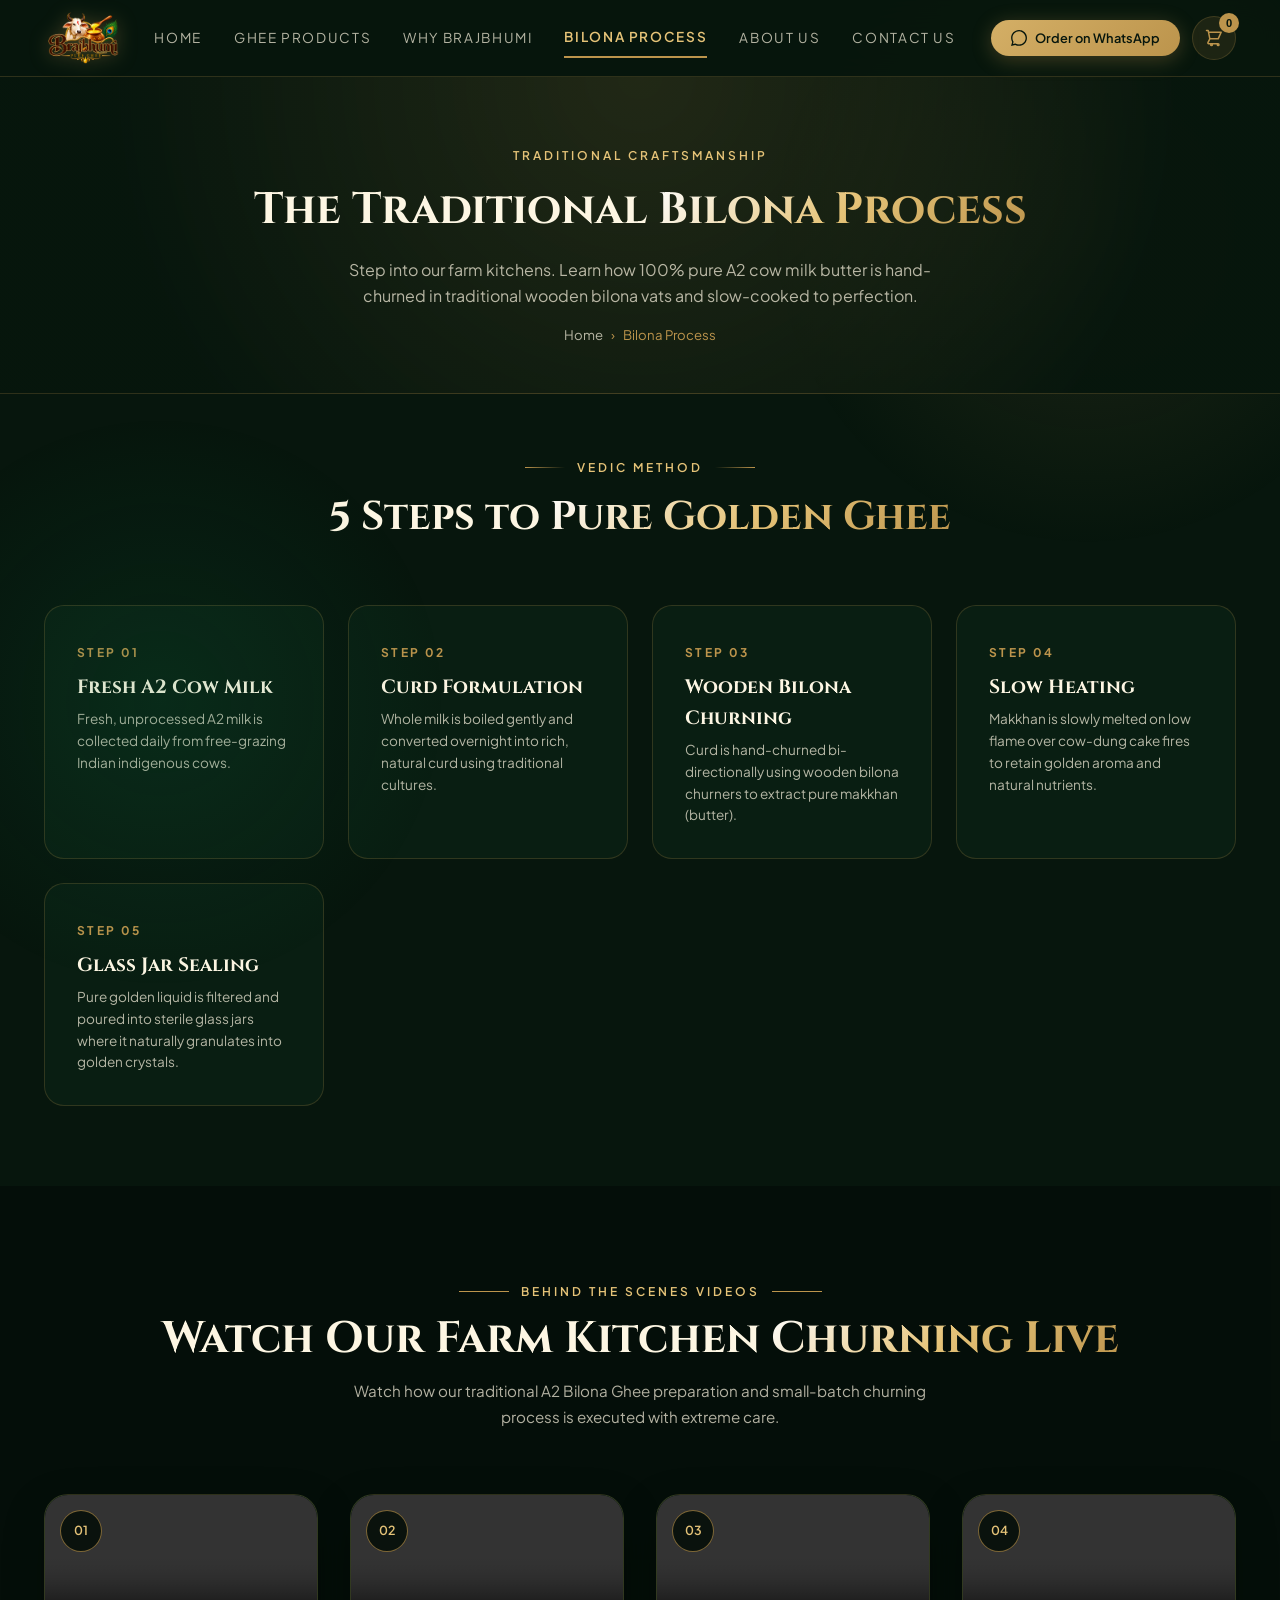
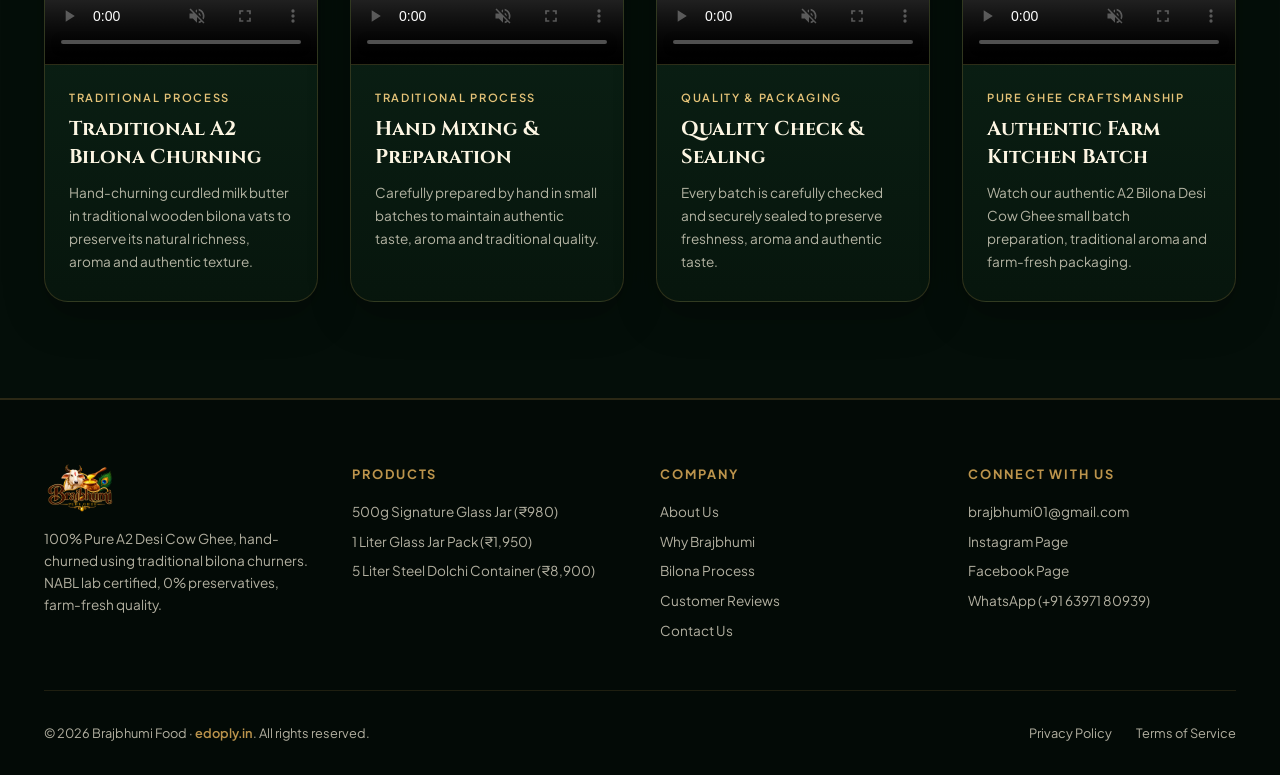
==== manufacturing.html @ 3635bc75 "Convert website to 6-page dedicated structure with updated navigation and content" ====
<!DOCTYPE html>
<html lang="en">

<head>
  <meta charset="UTF-8" />
  <meta name="viewport" content="width=device-width, initial-scale=1.0" />
  <title>Bilona Process & Manufacturing · Brajbhumi Pure A2 Desi Cow Ghee</title>
  <meta name="description"
    content="Watch how Brajbhumi 100% Pure A2 Desi Cow Ghee is made using the traditional 5-step Vedic Bilona method. Hand-churned in wooden vats, small batches, and 0% preservatives." />
  <meta name="keywords" content="bilona ghee manufacturing, traditional bilona process, wooden churner ghee, A2 cow ghee video, authentic bilona ghee video" />

  <!-- Open Graph Meta Tags -->
  <meta property="og:title" content="Bilona Process & Manufacturing · Brajbhumi Ghee" />
  <meta property="og:description"
    content="Traditional 5-step Vedic bilona method. Watch behind-the-scenes preparation videos of pure A2 Desi Cow Ghee." />
  <meta property="og:type" content="website" />

  <!-- Stylesheet -->
  <link rel="stylesheet" href="styles.css" />
</head>

<body>

  <!-- Ambient Background Glow Effects -->
  <div class="bg-glow-top"></div>
  <div class="bg-glow-bottom"></div>

  <!-- Sticky Header Navigation -->
  <header class="sticky-header">
    <div class="container-x"
      style="display: flex; align-items: center; justify-content: space-between; padding-top: 0.75rem; padding-bottom: 0.75rem;">
      <a href="index.html" style="display: flex; align-items: center; gap: 0.75rem; text-decoration: none;">
        <img src="image/logo.png?v=2" alt="Brajbhumi Logo"
          style="height: 52px; width: auto; object-fit: contain; filter: drop-shadow(0 2px 10px rgba(188,148,76,0.35));" />
      </a>

      <!-- Desktop Links -->
      <nav class="nav-links hidden-mobile">
        <a href="index.html" class="nav-link">Home</a>
        <a href="products.html" class="nav-link">Ghee Products</a>
        <a href="why.html" class="nav-link">Why Brajbhumi</a>
        <a href="manufacturing.html" class="nav-link active">Bilona Process</a>
        <a href="about.html" class="nav-link">About Us</a>
        <a href="contact.html" class="nav-link">Contact Us</a>
      </nav>

      <!-- Header CTAs & Cart Icon -->
      <div style="display: flex; align-items: center; gap: 0.75rem;">
        <a href="https://wa.me/916397180939?text=Hi%20Brajbhumi%2C%20I&#x27;d%20like%20to%20order%20pure%20bilona%20ghee"
          target="_blank" rel="noreferrer" class="btn-gold hidden-mobile"
          style="padding: 0.5rem 1.25rem; font-size: 0.8rem;">
          <svg viewBox="0 0 24 24" style="width: 16px; height: 16px; fill: currentColor;">
            <path
              d="M.057 24l1.687-6.163c-1.041-1.804-1.588-3.849-1.587-5.946.003-6.556 5.338-11.891 11.893-11.893 3.181.001 6.167 1.24 8.413 3.488 2.245 2.248 3.481 5.236 3.48 8.414-.003 6.557-5.338 11.892-11.893 11.892-1.99-.001-3.951-.5-5.688-1.448l-6.305 1.654zm6.597-3.807c1.676.995 3.276 1.591 5.392 1.592 5.448 0 9.886-4.434 9.889-9.885.002-5.462-4.415-9.89-9.881-9.892-5.452 0-9.887 4.434-9.889 9.884-.001 2.225.651 3.891 1.746 5.634l-0.999 3.648 3.742-.981z" />
          </svg>
          Order on WhatsApp
        </a>

        <!-- Cart Button Drawer Trigger -->
        <button onclick="toggleCart()" aria-label="Open Cart Drawer"
          style="position: relative; background: rgba(188,148,76,0.12); border: 1px solid var(--color-green-border); width: 44px; height: 44px; border-radius: 50%; display: flex; align-items: center; justify-content: center; cursor: pointer; color: var(--color-gold); transition: var(--transition-smooth);">
          <svg viewBox="0 0 24 24"
            style="width: 20px; height: 20px; fill: none; stroke: currentColor; stroke-width: 1.8; stroke-linecap: round; stroke-linejoin: round;">
            <path
              d="M3 3h2l.4 2M7 13h10l3.6-8H5.4M7 13L5.4 5M7 13l-2.3 4.6A1 1 0 005.6 19H17M9 21a1 1 0 100-2 1 1 0 000 2zm8 0a1 1 0 100-2 1 1 0 000 2z">
            </path>
          </svg>
          <span id="cart-badge"
            style="position: absolute; top: -4px; right: -4px; background: var(--color-gold); color: #07160d; font-size: 0.7rem; font-weight: 700; width: 20px; height: 20px; border-radius: 50%; display: flex; align-items: center; justify-content: center;">0</span>
        </button>

        <!-- Mobile Hamburger Menu Button -->
        <button id="mobile-menu-btn" onclick="toggleMobileMenu()" class="mobile-toggle-btn"
          aria-label="Toggle Navigation Menu">
          <svg viewBox="0 0 24 24"
            style="width: 22px; height: 22px; fill: none; stroke: currentColor; stroke-width: 2.2; stroke-linecap: round; stroke-linejoin: round;">
            <line x1="3" y1="6" x2="21" y2="6"></line>
            <line x1="3" y1="12" x2="21" y2="12"></line>
            <line x1="3" y1="18" x2="21" y2="18"></line>
          </svg>
        </button>
      </div>
    </div>

    <!-- Mobile Navigation Drawer -->
    <div id="mobile-menu" class="mobile-menu-drawer">
      <a href="index.html" onclick="toggleMobileMenu()" class="mobile-nav-link">Home</a>
      <a href="products.html" onclick="toggleMobileMenu()" class="mobile-nav-link">Ghee Products</a>
      <a href="why.html" onclick="toggleMobileMenu()" class="mobile-nav-link">Why Brajbhumi</a>
      <a href="manufacturing.html" onclick="toggleMobileMenu()" class="mobile-nav-link active">Bilona Process</a>
      <a href="about.html" onclick="toggleMobileMenu()" class="mobile-nav-link">About Us</a>
      <a href="contact.html" onclick="toggleMobileMenu()" class="mobile-nav-link">Contact Us</a>
    </div>
  </header>

  <main>
    <!-- Page Hero Banner -->
    <div class="page-hero-banner">
      <div class="container-x">
        <span class="eyebrow">Traditional Craftsmanship</span>
        <h1 class="page-hero-title">The Traditional <span class="text-shimmer">Bilona Process</span></h1>
        <p class="page-hero-desc">
          Step into our farm kitchens. Learn how 100% pure A2 cow milk butter is hand-churned in traditional wooden bilona vats and slow-cooked to perfection.
        </p>
        <div class="breadcrumb-nav">
          <a href="index.html">Home</a>
          <span>›</span>
          <span>Bilona Process</span>
        </div>
      </div>
    </div>

    <!-- 5-Step Bilona Process Section -->
    <section style="padding: 4rem 0 5rem 0;">
      <div class="container-x">
        <div style="text-align: center; margin-bottom: 3.5rem;">
          <div
            style="display: flex; align-items: center; justify-content: center; gap: 0.75rem; margin-bottom: 0.5rem;">
            <span class="gold-line"></span>
            <span class="eyebrow">Vedic Method</span>
            <span class="gold-line" style="transform: rotate(180deg);"></span>
          </div>
          <h2 class="font-display" style="font-size: 2.5rem; color: var(--color-cream);">
            5 Steps to <span class="text-shimmer">Pure Golden Ghee</span>
          </h2>
        </div>

        <div style="display: grid; grid-template-columns: repeat(auto-fit, minmax(260px, 1fr)); gap: 1.5rem;">
          <!-- Step 1 -->
          <div class="feature-card">
            <span style="font-size: 0.75rem; font-weight: 700; letter-spacing: 0.2em; color: var(--color-gold); text-transform: uppercase;">Step 01</span>
            <h3 class="font-display" style="font-size: 1.2rem; color: var(--color-cream); margin: 0.5rem 0 0.35rem 0;">Fresh A2 Cow Milk</h3>
            <p style="font-size: 0.85rem; color: var(--color-cream-muted);">Fresh, unprocessed A2 milk is collected daily from free-grazing Indian indigenous cows.</p>
          </div>

          <!-- Step 2 -->
          <div class="feature-card">
            <span style="font-size: 0.75rem; font-weight: 700; letter-spacing: 0.2em; color: var(--color-gold); text-transform: uppercase;">Step 02</span>
            <h3 class="font-display" style="font-size: 1.2rem; color: var(--color-cream); margin: 0.5rem 0 0.35rem 0;">Curd Formulation</h3>
            <p style="font-size: 0.85rem; color: var(--color-cream-muted);">Whole milk is boiled gently and converted overnight into rich, natural curd using traditional cultures.</p>
          </div>

          <!-- Step 3 -->
          <div class="feature-card">
            <span style="font-size: 0.75rem; font-weight: 700; letter-spacing: 0.2em; color: var(--color-gold); text-transform: uppercase;">Step 03</span>
            <h3 class="font-display" style="font-size: 1.2rem; color: var(--color-cream); margin: 0.5rem 0 0.35rem 0;">Wooden Bilona Churning</h3>
            <p style="font-size: 0.85rem; color: var(--color-cream-muted);">Curd is hand-churned bi-directionally using wooden bilona churners to extract pure makkhan (butter).</p>
          </div>

          <!-- Step 4 -->
          <div class="feature-card">
            <span style="font-size: 0.75rem; font-weight: 700; letter-spacing: 0.2em; color: var(--color-gold); text-transform: uppercase;">Step 04</span>
            <h3 class="font-display" style="font-size: 1.2rem; color: var(--color-cream); margin: 0.5rem 0 0.35rem 0;">Slow Heating</h3>
            <p style="font-size: 0.85rem; color: var(--color-cream-muted);">Makkhan is slowly melted on low flame over cow-dung cake fires to retain golden aroma and natural nutrients.</p>
          </div>

          <!-- Step 5 -->
          <div class="feature-card">
            <span style="font-size: 0.75rem; font-weight: 700; letter-spacing: 0.2em; color: var(--color-gold); text-transform: uppercase;">Step 05</span>
            <h3 class="font-display" style="font-size: 1.2rem; color: var(--color-cream); margin: 0.5rem 0 0.35rem 0;">Glass Jar Sealing</h3>
            <p style="font-size: 0.85rem; color: var(--color-cream-muted);">Pure golden liquid is filtered and poured into sterile glass jars where it naturally granulates into golden crystals.</p>
          </div>
        </div>
      </div>
    </section>

    <!-- Manufacturing & Process Videos Section -->
    <section id="manufacturing" class="manufacturing-section">
      <div class="container-x">
        <div class="manufacturing-heading">
          <div class="heading-label">
            <span class="gold-line"></span>
            <span class="eyebrow">Behind The Scenes Videos</span>
            <span class="gold-line"></span>
          </div>
          <h2 class="font-display">
            Watch Our Farm Kitchen <span class="text-shimmer">Churning Live</span>
          </h2>
          <p>
            Watch how our traditional A2 Bilona Ghee preparation and small-batch churning process is executed with extreme care.
          </p>
        </div>

        <div class="manufacturing-grid">
          <div class="mfg-video-card">
            <div class="mfg-video-wrapper">
              <video controls playsinline preload="metadata" class="mfg-video-player">
                <source src="videos/1.mp4" type="video/mp4">
              </video>
              <div class="video-number">01</div>
            </div>
            <div class="mfg-card-content">
              <span class="mfg-card-label">Traditional Process</span>
              <h3 class="font-display">Traditional A2 Bilona Churning</h3>
              <p>
                Hand-churning curdled milk butter in traditional wooden bilona vats to preserve its natural richness, aroma and authentic texture.
              </p>
            </div>
          </div>

          <div class="mfg-video-card">
            <div class="mfg-video-wrapper">
              <video controls playsinline preload="metadata" class="mfg-video-player">
                <source src="videos/2.mp4" type="video/mp4">
              </video>
              <div class="video-number">02</div>
            </div>
            <div class="mfg-card-content">
              <span class="mfg-card-label">Traditional Process</span>
              <h3 class="font-display">Hand Mixing & Preparation</h3>
              <p>
                Carefully prepared by hand in small batches to maintain authentic taste, aroma and traditional quality.
              </p>
            </div>
          </div>

          <div class="mfg-video-card">
            <div class="mfg-video-wrapper">
              <video controls playsinline preload="metadata" class="mfg-video-player">
                <source src="videos/3.mp4" type="video/mp4">
              </video>
              <div class="video-number">03</div>
            </div>
            <div class="mfg-card-content">
              <span class="mfg-card-label">Quality & Packaging</span>
              <h3 class="font-display">Quality Check & Sealing</h3>
              <p>
                Every batch is carefully checked and securely sealed to preserve freshness, aroma and authentic taste.
              </p>
            </div>
          </div>

          <div class="mfg-video-card">
            <div class="mfg-video-wrapper">
              <video controls playsinline preload="metadata" class="mfg-video-player">
                <source src="videos/4.mp4" type="video/mp4">
              </video>
              <div class="video-number">04</div>
            </div>
            <div class="mfg-card-content">
              <span class="mfg-card-label">Pure Ghee Craftsmanship</span>
              <h3 class="font-display">Authentic Farm Kitchen Batch</h3>
              <p>
                Watch our authentic A2 Bilona Desi Cow Ghee small batch preparation, traditional aroma and farm-fresh packaging.
              </p>
            </div>
          </div>
        </div>
      </div>
    </section>
  </main>

  <!-- Footer -->
  <footer
    style="background: #030a06; border-top: 2px solid var(--color-green-border); padding: 4rem 0 2rem 0; color: var(--color-cream-muted);">
    <div class="container-x">
      <div
        style="display: grid; grid-template-columns: repeat(auto-fit, minmax(200px, 1fr)); gap: 2.5rem; margin-bottom: 3rem;">
        <div>
          <div style="display: flex; align-items: center; gap: 0.75rem; margin-bottom: 1rem;">
            <img src="image/logo.png?v=2" alt="Brajbhumi Logo"
              style="height: 48px; width: auto; object-fit: contain;" />
          </div>
          <p style="font-size: 0.85rem; color: var(--color-cream-muted); line-height: 1.6; margin-bottom: 1.25rem;">
            100% Pure A2 Desi Cow Ghee, hand-churned using traditional bilona churners. NABL lab certified, 0%
            preservatives, farm-fresh quality.
          </p>
        </div>

        <div>
          <h4
            style="font-size: 0.8rem; text-transform: uppercase; color: var(--color-gold); letter-spacing: 0.15em; margin-bottom: 1rem;">
            Products</h4>
          <ul style="list-style: none; display: flex; flex-direction: column; gap: 0.5rem; font-size: 0.85rem;">
            <li><a href="products.html" style="color: var(--color-cream-muted); text-decoration: none;">500g Signature Glass Jar (₹980)</a></li>
            <li><a href="products.html" style="color: var(--color-cream-muted); text-decoration: none;">1 Liter Glass Jar Pack (₹1,950)</a></li>
            <li><a href="products.html" style="color: var(--color-cream-muted); text-decoration: none;">5 Liter Steel Dolchi Container (₹8,900)</a></li>
          </ul>
        </div>

        <div>
          <h4
            style="font-size: 0.8rem; text-transform: uppercase; color: var(--color-gold); letter-spacing: 0.15em; margin-bottom: 1rem;">
            Company</h4>
          <ul style="list-style: none; display: flex; flex-direction: column; gap: 0.5rem; font-size: 0.85rem;">
            <li><a href="about.html" style="color: var(--color-cream-muted); text-decoration: none;">About Us</a></li>
            <li><a href="why.html" style="color: var(--color-cream-muted); text-decoration: none;">Why Brajbhumi</a></li>
            <li><a href="manufacturing.html" style="color: var(--color-cream-muted); text-decoration: none;">Bilona Process</a></li>
            <li><a href="testimonials.html" style="color: var(--color-cream-muted); text-decoration: none;">Customer Reviews</a></li>
            <li><a href="contact.html" style="color: var(--color-cream-muted); text-decoration: none;">Contact Us</a></li>
          </ul>
        </div>

        <div>
          <h4
            style="font-size: 0.8rem; text-transform: uppercase; color: var(--color-gold); letter-spacing: 0.15em; margin-bottom: 1rem;">
            Connect With Us</h4>
          <ul style="list-style: none; display: flex; flex-direction: column; gap: 0.5rem; font-size: 0.85rem;">
            <li><a href="mailto:brajbhumi01@gmail.com"
                style="color: var(--color-cream-muted); text-decoration: none;">brajbhumi01@gmail.com</a></li>
            <li><a href="https://www.instagram.com/reel/Db8kMJYzEVj/?igsh=MWNkcnoxaXYwazk5NA==" target="_blank"
                rel="noreferrer" style="color: var(--color-cream-muted); text-decoration: none;">Instagram Page</a></li>
            <li><a href="https://www.facebook.com/share/p/19TwKjG8up/" target="_blank" rel="noreferrer"
                style="color: var(--color-cream-muted); text-decoration: none;">Facebook Page</a></li>
            <li><a href="https://wa.me/916397180939" target="_blank" rel="noreferrer"
                style="color: var(--color-cream-muted); text-decoration: none;">WhatsApp (+91 63971 80939)</a></li>
          </ul>
        </div>
      </div>

      <div
        style="border-top: 1px solid rgba(188,148,76,0.15); padding-top: 2rem; display: flex; justify-content: space-between; align-items: center; flex-wrap: wrap; gap: 1rem; font-size: 0.8rem;">
        <span>© 2026 Brajbhumi Food · <a href="https://edoply.in" target="_blank" rel="noreferrer" style="color: var(--color-gold); text-decoration: none; font-weight: 600;">edoply.in</a>. All rights reserved.</span>
        <div style="display: flex; gap: 1.5rem;">
          <a href="#" style="color: var(--color-cream-muted); text-decoration: none;">Privacy Policy</a>
          <a href="#" style="color: var(--color-cream-muted); text-decoration: none;">Terms of Service</a>
        </div>
      </div>
    </div>
  </footer>

  <!-- Shopping Cart Slide-over Drawer -->
  <div id="cart-overlay" class="cart-drawer-overlay">
    <div class="cart-drawer">
      <div class="cart-header">
        <h3 class="font-display" style="font-size: 1.25rem; color: var(--color-cream);">Your Cart</h3>
        <button onclick="toggleCart()"
          style="background: none; border: none; color: var(--color-cream); font-size: 1.5rem; cursor: pointer;">✕</button>
      </div>

      <div id="cart-items-container" class="cart-body"></div>

      <div class="cart-footer">
        <div id="cart-coupon-section"
          style="border-bottom: 1px solid var(--color-green-border); padding-bottom: 0.75rem; margin-bottom: 0.75rem;"></div>

        <div id="cart-summary-section" style="margin-bottom: 1rem;">
          <div style="display: flex; justify-content: space-between; align-items: center; margin-bottom: 0.35rem;">
            <span style="font-size: 0.85rem; color: var(--color-cream-muted);">Subtotal:</span>
            <span id="cart-subtotal" style="font-size: 1rem; font-weight: 600; color: var(--color-cream);">₹0</span>
          </div>
          <div id="cart-discount-row"
            style="display: none; justify-content: space-between; align-items: center; margin-bottom: 0.35rem; color: #4ade80;">
            <span style="font-size: 0.85rem;">Coupon Discount:</span>
            <span id="cart-discount-val" style="font-size: 1rem; font-weight: 600;">-₹0</span>
          </div>
          <div
            style="display: flex; justify-content: space-between; align-items: center; border-top: 1px dashed rgba(188,148,76,0.3); padding-top: 0.5rem; margin-top: 0.5rem;">
            <span style="font-family: var(--font-heading); color: var(--color-cream); font-weight: 700;">Total Payable:</span>
            <span id="cart-final-total"
              style="font-size: 1.35rem; font-weight: 700; color: var(--color-gold-light);">₹0</span>
          </div>
        </div>

        <button onclick="checkoutWhatsApp()" class="btn-gold" style="width: 100%; padding: 0.85rem; font-size: 0.95rem;">
          Checkout on WhatsApp
        </button>
      </div>
    </div>
  </div>

  <!-- JavaScript Script -->
  <script src="app.js"></script>
</body>

</html>
---- styles.css ----
/* ==========================================================================
   BRAJBHUMI GHEE & OILS
   LUXURY DESIGN SYSTEM
   ========================================================================== */

@import url('https://fonts.googleapis.com/css2?family=Cinzel:wght@400;600;700;800&family=Plus+Jakarta+Sans:wght@300;400;500;600;700&display=swap');


/* ==========================================================================
   ROOT VARIABLES
   ========================================================================== */

:root {
  --color-bg-dark: #07160d;
  --color-bg-card: rgba(13, 39, 25, 0.65);
  --color-bg-card-hover: rgba(18, 52, 33, 0.85);

  --color-gold: #bc944c;
  --color-gold-light: #e5c378;
  --color-gold-soft: #f3deb6;
  --color-gold-glow: rgba(188, 148, 76, 0.35);

  --color-cream: #fdf6e3;
  --color-cream-muted: rgba(253, 246, 227, 0.7);
  --color-cream-dark: #e8dbbe;

  --color-green-deep: #040d08;
  --color-green-border: rgba(188, 148, 76, 0.22);

  --font-heading: 'Cinzel', serif;
  --font-body: 'Plus Jakarta Sans', sans-serif;

  --transition-smooth: all 0.35s cubic-bezier(0.16, 1, 0.3, 1);
}


/* ==========================================================================
   RESET
   ========================================================================== */

*,
*::before,
*::after {
  box-sizing: border-box;
  margin: 0;
  padding: 0;
}


html {
  scroll-behavior: smooth;
  font-family: var(--font-body);
  background-color: var(--color-bg-dark);
  color: var(--color-cream);
  overflow-x: hidden;
  -webkit-text-size-adjust: 100%;
}


body {
  background-color: var(--color-bg-dark);
  color: var(--color-cream);
  line-height: 1.6;
  position: relative;
  min-height: 100vh;
  min-height: 100dvh;
  -webkit-tap-highlight-color: transparent;
  -webkit-font-smoothing: antialiased;
}


/* ==========================================================================
   BACKGROUND GLOWS
   ========================================================================== */

.bg-glow-top {
  position: fixed;
  top: -10%;
  right: -10%;

  width: 50vw;
  height: 50vw;

  background:
    radial-gradient(circle,
      rgba(188, 148, 76, 0.12) 0%,
      transparent 70%);

  pointer-events: none;
  z-index: 0;
}


.bg-glow-bottom {
  position: fixed;
  bottom: -10%;
  left: -10%;

  width: 45vw;
  height: 45vw;

  background:
    radial-gradient(circle,
      rgba(9, 117, 69, 0.15) 0%,
      transparent 70%);

  pointer-events: none;
  z-index: 0;
}


/* ==========================================================================
   TYPOGRAPHY
   ========================================================================== */

.font-display {
  font-family: var(--font-heading);
}


.font-body {
  font-family: var(--font-body);
}


.text-shimmer {
  background:
    linear-gradient(135deg,
      #ffffff 0%,
      var(--color-gold-light) 50%,
      var(--color-gold) 100%);

  -webkit-background-clip: text;
  -webkit-text-fill-color: transparent;

  display: inline;
}


.eyebrow {
  font-size: 0.75rem;
  text-transform: uppercase;
  letter-spacing: 0.25em;
  color: var(--color-gold-light);
  font-weight: 600;
}


.gold-line {
  display: inline-block;

  width: 40px;
  height: 1px;

  background:
    linear-gradient(90deg,
      var(--color-gold),
      transparent);
}


/* ==========================================================================
   CONTAINER
   ========================================================================== */

.container-x {
  max-width: 1240px;

  margin: 0 auto;

  padding: 0 1.5rem;
}


/* ==========================================================================
   BUTTONS
   ========================================================================== */

.btn-gold {
  display: inline-flex;

  align-items: center;
  justify-content: center;

  gap: 0.5rem;

  background:
    linear-gradient(135deg,
      #d4af66 0%,
      #bc944c 100%);

  color: #07160d;

  font-family: var(--font-body);
  font-weight: 600;
  font-size: 0.875rem;

  padding: 0.75rem 1.5rem;

  border-radius: 9999px;

  text-decoration: none;

  border: none;

  cursor: pointer;

  box-shadow:
    0 4px 20px rgba(188, 148, 76, 0.3);

  transition: var(--transition-smooth);
}


.btn-gold:hover {
  background:
    linear-gradient(135deg,
      #e5c378 0%,
      #cfa65b 100%);

  transform: translateY(-2px);

  box-shadow:
    0 8px 25px rgba(188, 148, 76, 0.5);
}


.btn-ghost {
  display: inline-flex;

  align-items: center;
  justify-content: center;

  gap: 0.5rem;

  background: rgba(253, 246, 227, 0.05);

  color: var(--color-cream);

  border: 1px solid var(--color-green-border);

  font-family: var(--font-body);
  font-weight: 500;
  font-size: 0.875rem;

  padding: 0.75rem 1.5rem;

  border-radius: 9999px;

  text-decoration: none;

  cursor: pointer;

  transition: var(--transition-smooth);
}


.btn-ghost:hover {
  background: rgba(188, 148, 76, 0.15);

  border-color: var(--color-gold);

  color: var(--color-gold-light);

  transform: translateY(-2px);
}


/* ==========================================================================
   STICKY HEADER
   ========================================================================== */

header.sticky-header {
  position: sticky;
  top: 0;
  z-index: 50;
  background: rgba(7, 22, 13, 0.88);
  backdrop-filter: blur(16px);
  -webkit-backdrop-filter: blur(16px);
  border-bottom: 1px solid var(--color-green-border);
  transition: var(--transition-smooth);
  padding-top: env(safe-area-inset-top, 0px);
}


header.sticky-header.scrolled {
  box-shadow:
    0 10px 30px rgba(0, 0, 0, 0.5);
}


.nav-links {
  display: flex;
  align-items: center;
  gap: 2rem;
}


.nav-link {
  font-size: 0.85rem;

  text-transform: uppercase;

  letter-spacing: 0.12em;

  color: var(--color-cream-muted);

  text-decoration: none;

  transition: var(--transition-smooth);

  position: relative;

  padding: 0.5rem 0;
}


.nav-link:hover {
  color: var(--color-gold-light);
}


.nav-link::after {
  content: '';

  position: absolute;

  bottom: 0;
  left: 0;

  width: 0;
  height: 2px;

  background: var(--color-gold);

  transition: var(--transition-smooth);
}


.nav-link:hover::after {
  width: 100%;
}


/* ==========================================================================
   HERO SECTION
   ========================================================================== */

.hero-container {
  position: relative;

  width: 100%;

  min-height: 85vh;

  display: flex;

  align-items: center;
  justify-content: center;

  overflow: hidden;

  background:
    radial-gradient(circle at 70% 30%,
      #0f3520 0%,
      #07160d 85%);

  padding: 4rem 0;
}


/* ==========================================================================
   HERO SLIDES
   ========================================================================== */

.hero-slide {
  position: absolute;

  inset: 0;

  width: 100%;
  height: 100%;

  display: flex;

  align-items: center;

  opacity: 0;

  visibility: hidden;

  pointer-events: none;

  /*
    New slide enters from RIGHT
  */
  transform: translateX(100%);

  transition:
    transform 0.85s cubic-bezier(0.65, 0, 0.35, 1),
    opacity 0.65s ease,
    visibility 0.65s ease;

  z-index: 1;
}


/* ==========================================================================
   ACTIVE SLIDE
   ========================================================================== */

.hero-slide.active {
  position: absolute;

  inset: 0;

  opacity: 1;

  visibility: visible;

  pointer-events: auto;

  /*
    Active position
  */
  transform: translateX(0);

  z-index: 2;
}


/* ==========================================================================
   PREVIOUS SLIDE
   Old product moves from CENTER to LEFT
   ========================================================================== */

.hero-slide.slide-prev {
  opacity: 0;

  visibility: hidden;

  pointer-events: none;

  transform: translateX(-100%);

  z-index: 1;
}


/* ==========================================================================
   HERO CONTENT GRID
   ========================================================================== */

.hero-content-grid {
  display: grid;

  grid-template-columns:
    minmax(0, 1.05fr) minmax(0, 0.95fr);

  align-items: center;

  width: 100%;

  gap: 3rem;

  padding: 0 1.5rem;
}

.hero-content-grid>div {
  min-width: 0;
  width: 100%;
}


.hero-badge {
  display: inline-flex;
  align-items: center;
  gap: 0.5rem;
  background: rgba(188, 148, 76, 0.12);
  border: 1px solid var(--color-green-border);
  color: var(--color-gold-light);
  font-size: 0.78rem;
  font-weight: 600;
  text-transform: uppercase;
  letter-spacing: 0.12em;
  padding: 0.35rem 0.85rem;
  border-radius: 9999px;
  margin-bottom: 1rem;
  max-width: 100%;
}


.hero-title {
  font-size: 2.75rem;
  line-height: 1.15;
  margin-bottom: 1.25rem;
  color: var(--color-cream);
  overflow-wrap: break-word;
  word-break: normal;
  max-width: 100%;
}

.hero-desc {
  font-size: 1.05rem;
  color: var(--color-cream-muted);
  margin-bottom: 2rem;
  max-width: 480px;
}


.hero-actions {
  display: flex;
  gap: 1rem;
  flex-wrap: wrap;
  align-items: center;
  width: 100%;
}

@media (max-width: 991px) {
  .hero-actions {
    justify-content: center;
  }
}


/* ==========================================================================
   HERO IMAGE WRAPPER
   ========================================================================== */

.hero-img-wrapper {
  position: relative;

  display: flex;

  align-items: center;

  justify-content: center;

  min-height: 500px;

  overflow: visible;
}


/* ==========================================================================
   HERO IMAGE GOLDEN BACKDROP
   ========================================================================== */

.hero-img-backdrop {
  position: absolute;

  width: 380px;
  height: 380px;

  border-radius: 50%;

  background:
    radial-gradient(circle,
      rgba(188, 148, 76, 0.27) 0%,
      transparent 70%);

  filter: blur(40px);

  z-index: 1;

  pointer-events: none;
}


/* ==========================================================================
   HERO PRODUCT IMAGE
   ========================================================================== */

.hero-img {
  position: relative;

  z-index: 2;

  display: block;

  width: auto;

  max-width: 100%;

  height: auto;

  max-height: 450px;

  object-fit: contain;

  filter:
    drop-shadow(0 20px 40px rgba(0, 0, 0, 0.6));

  /*
    Floating product effect
  */
  animation:
    heroProductFloat 4s ease-in-out infinite;
}


/* ==========================================================================
   PRODUCT FLOAT ANIMATION
   ========================================================================== */

@keyframes heroProductFloat {

  0% {
    transform: translateY(0);
  }

  50% {
    transform: translateY(-10px);
  }

  100% {
    transform: translateY(0);
  }

}


/* 5 Liter Steel Container Highlighted Scale (110%) */
.hero-img-5l {
  max-height: 470px;
  transform: scale(1.05);
  animation: heroProductFloat5L 4s ease-in-out infinite;
  filter: drop-shadow(0 20px 40px rgba(0, 0, 0, 0.65));
}

@keyframes heroProductFloat5L {
  0% {
    transform: translateY(0) scale(1.10);
  }

  50% {
    transform: translateY(-8px) scale(1.10);
  }

  100% {
    transform: translateY(0) scale(1.10);
  }
}


/* ==========================================================================
   SLIDER DOTS
   ========================================================================== */

.slider-dots {
  position: absolute;

  bottom: 2rem;

  left: 50%;

  transform: translateX(-50%);

  display: flex;

  align-items: center;

  justify-content: center;

  gap: 0.75rem;

  z-index: 20;
}


/* ==========================================================================
   SLIDER NAVIGATION ARROWS & PROGRESS BAR
   ========================================================================== */

.slider-arrow {
  position: absolute;
  top: 50%;
  transform: translateY(-50%);
  z-index: 25;
  width: 44px;
  height: 44px;
  border-radius: 50%;
  background: rgba(7, 22, 13, 0.65);
  border: 1.5px solid var(--color-gold);
  color: var(--color-gold-light);
  display: flex;
  align-items: center;
  justify-content: center;
  cursor: pointer;
  backdrop-filter: blur(10px);
  transition: var(--transition-smooth);
}

.slider-arrow:hover {
  background: var(--color-gold);
  color: #07160d;
  box-shadow: 0 0 20px rgba(188, 148, 76, 0.5);
  transform: translateY(-50%) scale(1.1);
}

.slider-arrow-prev {
  left: 1.5rem;
}

.slider-arrow-next {
  right: 1.5rem;
}

.slider-progress-container {
  position: absolute;
  bottom: 0;
  left: 0;
  width: 100%;
  height: 3px;
  background: rgba(255, 255, 255, 0.1);
  z-index: 25;
  overflow: hidden;
}

.slider-progress-bar {
  width: 0%;
  height: 100%;
  background: linear-gradient(90deg, var(--color-gold), var(--color-gold-light));
}

@media (max-width: 768px) {
  .slider-arrow {
    width: 36px;
    height: 36px;
  }

  .slider-arrow-prev {
    left: 0.5rem;
  }

  .slider-arrow-next {
    right: 0.5rem;
  }
}


.slider-dot {
  width: 10px;
  height: 10px;

  padding: 0;

  border: none;

  border-radius: 50%;

  background:
    rgba(253, 246, 227, 0.3);

  cursor: pointer;

  transition:
    width 0.35s ease,
    background 0.35s ease,
    transform 0.35s ease;
}


.slider-dot:hover {
  transform: scale(1.15);

  background:
    rgba(229, 195, 120, 0.75);
}


.slider-dot.active {
  width: 30px;

  border-radius: 9999px;

  background: var(--color-gold);
}


/* ==========================================================================
   PRODUCT CARDS
   ========================================================================== */

.product-card {
  position: relative;

  background:
    linear-gradient(180deg,
      rgba(15, 42, 27, 0.8) 0%,
      rgba(7, 22, 13, 0.95) 100%);

  border:
    1px solid var(--color-green-border);

  border-radius: 1.5rem;

  padding: 1.5rem;

  display: flex;

  flex-direction: column;

  height: 100%;

  transition: var(--transition-smooth);

  overflow: hidden;
}


.product-card:hover {
  transform: translateY(-6px);

  border-color:
    rgba(188, 148, 76, 0.5);

  box-shadow:
    0 20px 40px -10px rgba(0, 0, 0, 0.6),
    0 0 30px rgba(188, 148, 76, 0.25);
}


.product-img-box {
  position: relative;

  height: 210px;

  display: flex;

  align-items: center;

  justify-content: center;

  margin-bottom: 1.25rem;
}


.product-img-box::before {
  content: '';

  position: absolute;

  width: 140px;
  height: 140px;

  border-radius: 50%;

  background:
    radial-gradient(circle,
      rgba(255, 255, 255, 0.15) 0%,
      transparent 70%);
}


.product-card-img {
  position: relative;

  z-index: 2;

  max-height: 180px;

  max-width: 100%;

  object-fit: contain;

  filter:
    drop-shadow(0 10px 20px rgba(0, 0, 0, 0.5));

  transition: var(--transition-smooth);
}


.product-card:hover .product-card-img {
  transform: scale(1.05);
}


.product-badge {
  position: absolute;

  top: 0.75rem;
  left: 0.75rem;

  z-index: 3;

  background:
    rgba(188, 148, 76, 0.2);

  border:
    1px solid var(--color-gold);

  color: var(--color-gold-light);

  font-size: 0.65rem;

  text-transform: uppercase;

  letter-spacing: 0.1em;

  padding:
    0.25rem 0.6rem;

  border-radius: 9999px;
}


/* ==========================================================================
   FEATURE CARDS
   ========================================================================== */

.feature-card {
  background:
    rgba(13, 39, 25, 0.5);

  border:
    1px solid var(--color-green-border);

  border-radius: 1.25rem;

  padding: 2rem;

  transition: var(--transition-smooth);

  height: 100%;
}


.feature-card:hover {
  transform: translateY(-4px);

  background:
    rgba(18, 52, 33, 0.75);

  border-color:
    rgba(188, 148, 76, 0.4);
}


.icon-box {
  width: 3.5rem;
  height: 3.5rem;

  border-radius: 1rem;

  background:
    rgba(188, 148, 76, 0.12);

  color: var(--color-gold);

  display: flex;

  align-items: center;
  justify-content: center;

  margin-bottom: 1.25rem;

  transition: var(--transition-smooth);
}


.feature-card:hover .icon-box {
  background: var(--color-gold);

  color: #07160d;
}


/* ==========================================================================
   SHOWCASE SECTION & RESPONSIVE STYLING
   ========================================================================== */

.showcase-bg {
  background: #040d08;
  position: relative;
  overflow: hidden;
  padding: 4rem 0 !important;
}

.showcase-glow {
  position: absolute;
  top: 50%;
  left: 50%;
  transform: translate(-50%, -50%);
  width: 380px;
  height: 380px;
  background: radial-gradient(circle, rgba(188, 148, 76, 0.2) 0%, transparent 65%);
  filter: blur(50px);
  pointer-events: none;
}

.showcase-grid {
  display: grid;
  grid-template-columns: 1fr 220px 1fr;
  gap: 2rem;
  align-items: center;
}

.showcase-jar-wrapper {
  text-align: center;
  position: relative;
  display: flex;
  justify-content: center;
  align-items: center;
}

.showcase-jar-img {
  width: auto;
  max-width: 220px;
  max-height: 270px;
  object-fit: contain;
  filter: drop-shadow(0 15px 35px rgba(188, 148, 76, 0.35));
  transition: var(--transition-smooth);
}

.showcase-col-left {
  display: flex;
  flex-direction: column;
  gap: 2rem;
  text-align: right;
}

.showcase-col-right {
  display: flex;
  flex-direction: column;
  gap: 2rem;
  text-align: left;
}

@media (max-width: 991px) {
  .showcase-bg {
    padding: 3rem 0 !important;
  }

  .showcase-grid {
    grid-template-columns: 1fr;
    gap: 2rem;
  }

  .showcase-col-left,
  .showcase-col-right {
    text-align: center !important;
    gap: 1.5rem;
  }

  .showcase-jar-img {
    max-width: 160px;
    max-height: 200px;
  }
}


/* ==========================================================================
   FAQ
   ========================================================================== */

.faq-item {
  background:
    rgba(13, 39, 25, 0.5);

  border:
    1px solid var(--color-green-border);

  border-radius: 1rem;

  overflow: hidden;

  margin-bottom: 1rem;

  transition: var(--transition-smooth);
}


.faq-button {
  width: 100%;

  padding: 1.25rem 1.5rem;

  background: none;

  border: none;

  color: var(--color-cream);

  display: flex;

  align-items: center;

  justify-content: space-between;

  text-align: left;

  font-family: var(--font-heading);

  font-size: 1.05rem;

  cursor: pointer;
}


.faq-toggle {
  width: 1.75rem;
  height: 1.75rem;

  border-radius: 50%;

  border:
    1px solid var(--color-gold);

  color: var(--color-gold);

  display: flex;

  align-items: center;

  justify-content: center;

  font-size: 1.2rem;

  line-height: 1;

  transition: var(--transition-smooth);
}


.faq-item.active .faq-toggle {
  transform: rotate(45deg);

  background: var(--color-gold);

  color: #07160d;
}


.faq-answer {
  max-height: 0;

  overflow: hidden;

  transition:
    max-height 0.35s ease,
    padding 0.35s ease;

  padding: 0 1.5rem;

  color: var(--color-cream-muted);

  font-size: 0.95rem;

  line-height: 1.6;
}


.faq-item.active .faq-answer {
  max-height: 300px;

  padding:
    0 1.5rem 1.5rem 1.5rem;
}


/* ==========================================================================
   SHOPPING CART
   ========================================================================== */

.cart-drawer-overlay {
  position: fixed;

  inset: 0;

  background:
    rgba(0, 0, 0, 0.7);

  backdrop-filter: blur(4px);

  z-index: 100;

  opacity: 0;

  visibility: hidden;

  transition: var(--transition-smooth);
}


.cart-drawer-overlay.active {
  opacity: 1;

  visibility: visible;
}


.cart-drawer {
  position: fixed;

  top: 0;
  right: 0;

  width: 100%;

  max-width: 440px;

  height: 100vh;

  background: #081a10;

  border-left:
    1px solid var(--color-green-border);

  z-index: 101;

  transform: translateX(100%);

  transition: var(--transition-smooth);

  display: flex;

  flex-direction: column;
}


.cart-drawer-overlay.active .cart-drawer {
  transform: translateX(0);
}


.cart-header {
  padding: 1.5rem;

  border-bottom:
    1px solid var(--color-green-border);

  display: flex;

  align-items: center;

  justify-content: space-between;
}


.cart-body {
  flex: 1;

  overflow-y: auto;

  padding: 1.5rem;
}


.cart-footer {
  padding: 1.5rem;

  border-top:
    1px solid var(--color-green-border);

  background:
    rgba(4, 13, 8, 0.8);
}


.cart-item {
  display: flex;

  gap: 1rem;

  align-items: center;

  padding: 1rem 0;

  border-bottom:
    1px solid rgba(188, 148, 76, 0.1);
}


.cart-item-img {
  width: 60px;
  height: 60px;

  object-fit: contain;

  background:
    rgba(255, 255, 255, 0.05);

  border-radius: 0.5rem;

  padding: 0.25rem;
}


.qty-btn {
  width: 24px;
  height: 24px;

  border-radius: 50%;

  border:
    1px solid var(--color-green-border);

  background:
    rgba(255, 255, 255, 0.05);

  color: var(--color-cream);

  cursor: pointer;

  display: inline-flex;

  align-items: center;

  justify-content: center;

  font-size: 0.9rem;
}


.qty-btn:hover {
  background: var(--color-gold);

  color: #07160d;
}


/* ==========================================================================
   QUICK VIEW MODAL
   ========================================================================== */

.modal-overlay {
  position: fixed;

  inset: 0;

  background:
    rgba(0, 0, 0, 0.8);

  backdrop-filter: blur(6px);

  z-index: 100;

  opacity: 0;

  visibility: hidden;

  transition: var(--transition-smooth);

  display: flex;

  align-items: center;

  justify-content: center;

  padding: 1rem;
}


.modal-overlay.active {
  opacity: 1;

  visibility: visible;
}


.modal-content {
  background: #081a10;

  border:
    1px solid var(--color-gold);

  border-radius: 1.5rem;

  max-width: 720px;

  width: 100%;

  max-height: 90vh;

  overflow-y: auto;

  position: relative;

  padding: 2rem;

  box-shadow:
    0 25px 50px rgba(0, 0, 0, 0.8);
}


.size-pill {
  padding:
    0.5rem 1rem;

  border-radius: 9999px;

  border:
    1px solid var(--color-green-border);

  background:
    rgba(255, 255, 255, 0.05);

  color: var(--color-cream);

  cursor: pointer;

  font-size: 0.85rem;

  transition: var(--transition-smooth);
}


.size-pill.active {
  background: var(--color-gold);

  color: #07160d;

  font-weight: 600;

  border-color: var(--color-gold);
}


/* ==========================================================================
   MANUFACTURING VIDEO SECTION
   ========================================================================== */

.manufacturing-section {
  padding: 6rem 0;

  background:
    rgba(4, 13, 8, 0.75);

  position: relative;

  overflow: hidden;
}


.manufacturing-heading {
  text-align: center;

  margin-bottom: 4rem;
}


.manufacturing-heading h2 {
  font-size: 2.75rem;

  line-height: 1.2;

  color: var(--color-cream);

  margin: 0;
}


.manufacturing-heading p {
  max-width: 580px;

  margin:
    0.75rem auto 0;

  color: var(--color-cream-muted);

  font-size: 0.95rem;

  line-height: 1.7;
}


.heading-label {
  display: flex;

  align-items: center;

  justify-content: center;

  gap: 0.75rem;

  margin-bottom: 0.75rem;
}


.heading-label .gold-line {
  width: 50px;

  height: 1px;

  background: var(--color-gold);

  display: block;
}


/* ==========================================================================
   VIDEO GRID
   ========================================================================== */

.manufacturing-grid {
  display: grid;

  grid-template-columns:
    repeat(auto-fit, minmax(260px, 1fr));

  gap: 2rem;

  align-items: stretch;
}


/* ==========================================================================
   VIDEO CARD
   ========================================================================== */

.mfg-video-card {
  background:
    linear-gradient(180deg,
      rgba(13, 39, 25, 0.9),
      rgba(7, 22, 13, 0.98));

  border:
    1px solid var(--color-green-border);

  border-radius: 1.5rem;

  overflow: hidden;

  display: flex;

  flex-direction: column;

  height: 100%;

  box-shadow:
    0 15px 40px rgba(0, 0, 0, 0.25);

  transition:
    transform 0.4s ease,
    border-color 0.4s ease,
    box-shadow 0.4s ease;
}


.mfg-video-card:hover {
  transform: translateY(-8px);

  border-color:
    rgba(188, 148, 76, 0.6);

  box-shadow:
    0 25px 60px rgba(0, 0, 0, 0.45),
    0 0 30px rgba(188, 148, 76, 0.12);
}


/* ==========================================================================
   VIDEO
   ========================================================================== */

.mfg-video-wrapper {
  position: relative;
  width: 100%;
  aspect-ratio: 16 / 10;
  background: radial-gradient(circle at center, rgba(15, 53, 32, 0.9) 0%, rgba(4, 13, 8, 0.98) 100%);
  border-bottom: 1px solid var(--color-green-border);
  overflow: hidden;
  display: flex;
  align-items: center;
  justify-content: center;
}


.mfg-video-player {
  display: block;
  width: 100%;
  height: 100%;
  object-fit: contain;
  background: transparent;
}


/* ==========================================================================
   VIDEO NUMBER
   ========================================================================== */

.video-number {
  position: absolute;

  top: 15px;
  left: 15px;

  width: 42px;
  height: 42px;

  display: flex;

  align-items: center;

  justify-content: center;

  border-radius: 50%;

  background:
    rgba(4, 13, 8, 0.85);

  border:
    1px solid rgba(188, 148, 76, 0.65);

  color: var(--color-gold-light);

  font-size: 0.78rem;

  font-weight: 600;

  backdrop-filter: blur(8px);

  z-index: 2;
}


/* ==========================================================================
   VIDEO CONTENT
   ========================================================================== */

.mfg-card-content {
  padding:
    1.5rem 1.5rem 1.75rem;

  flex: 1;
}


.mfg-card-label {
  display: block;

  color: var(--color-gold-light);

  font-size: 0.7rem;

  text-transform: uppercase;

  letter-spacing: 0.15em;

  font-weight: 600;

  margin-bottom: 0.55rem;
}


.mfg-card-content h3 {
  color: var(--color-cream);

  font-size: 1.25rem;

  line-height: 1.4;

  margin:
    0 0 0.6rem;
}


.mfg-card-content p {
  color: var(--color-cream-muted);

  font-size: 0.85rem;

  line-height: 1.7;

  margin: 0;
}


/* ==========================================================================
   MOBILE MENU BUTTON & DRAWER
   ========================================================================== */

.mobile-toggle-btn {
  display: none;
  align-items: center;
  justify-content: center;
  width: 44px;
  height: 44px;
  background: rgba(188, 148, 76, 0.15);
  border: 1.5px solid var(--color-gold);
  border-radius: 50%;
  color: var(--color-gold-light);
  cursor: pointer;
  transition: var(--transition-smooth);
}

.mobile-toggle-btn:hover {
  background: rgba(188, 148, 76, 0.3);
  color: var(--color-cream);
}

.mobile-menu-drawer {
  display: flex;
  flex-direction: column;
  position: absolute;
  top: 100%;
  left: 0;
  width: 100%;
  background: rgba(7, 22, 13, 0.98);
  backdrop-filter: blur(20px);
  border-bottom: 1px solid var(--color-gold);
  padding: 1rem 1.5rem 1.5rem;
  gap: 0.75rem;
  transform: translateY(-15px);
  opacity: 0;
  visibility: hidden;
  transition: var(--transition-smooth);
  box-shadow: 0 20px 40px rgba(0, 0, 0, 0.8);
}

.mobile-menu-drawer.active {
  transform: translateY(0);
  opacity: 1;
  visibility: visible;
}

.mobile-nav-link {
  color: var(--color-cream);
  text-decoration: none;
  font-family: var(--font-heading);
  font-size: 1rem;
  padding: 0.65rem 0;
  border-bottom: 1px solid rgba(188, 148, 76, 0.15);
  transition: var(--transition-smooth);
}

.mobile-nav-link:hover {
  color: var(--color-gold-light);
  padding-left: 0.5rem;
}

@media (max-width: 768px) {
  .hidden-mobile {
    display: none !important;
  }

  .mobile-toggle-btn {
    display: flex !important;
  }
}

/* ==========================================================================
   TABLET
   ========================================================================== */

@media (max-width: 991px) {

  .hero-title {
    font-size: 1.75rem;
  }

  .hero-container {
    min-height: 540px;
    padding: 0;
  }

  .hero-slide,
  .hero-slide.active {
    display: flex !important;
    flex-direction: column !important;
    justify-content: flex-start !important;
    align-items: center !important;
    padding-top: 1.5rem !important;
  }

  .hero-content-grid {
    grid-template-columns: 1fr;
    text-align: center;
    gap: 0.4rem;
    padding-top: 0 !important;
  }

  .hero-img-wrapper {
    min-height: 180px;
    display: flex;
    align-items: center;
    justify-content: center;
  }

  .hero-img {
    max-height: 180px;
    object-fit: contain;
  }

  .hero-img-5l {
    max-height: 185px !important;
    transform: none !important;
    object-fit: contain !important;
  }

  .hero-img-backdrop {
    width: 180px;
    height: 180px;
  }

  .showcase-grid {
    grid-template-columns: 1fr !important;
  }

  .manufacturing-grid {
    grid-template-columns:
      repeat(2, minmax(0, 1fr));
  }

  .manufacturing-heading h2 {
    font-size: 2.4rem;
  }

}


/* ==========================================================================
   MOBILE
   ========================================================================== */

@media (max-width: 640px) {

  .hero-container {
    min-height: 600px !important;
    padding: 0 !important;
  }

  .hero-slide,
  .hero-slide.active {
    display: flex !important;
    flex-direction: column !important;
    justify-content: flex-start !important;
    align-items: center !important;
    padding-top: 5.5rem !important;
  }

  .hero-content-grid {
    padding-top: 0 !important;
    padding-left: 0.75rem;
    padding-right: 0.75rem;
    gap: 0.35rem;
  }

  .hero-title {
    font-size: 1.25rem !important;
    line-height: 1.2 !important;
    margin: 0 auto 0.3rem auto !important;
    word-break: normal;
    overflow-wrap: break-word;
    text-align: center;
    max-width: 100%;
  }

  .hero-desc {
    font-size: 0.78rem !important;
    line-height: 1.35 !important;
    margin: 0 auto 0.4rem auto !important;
    text-align: center;
    max-width: 480px;
  }

  .container-x {
    padding: 0 1rem;
  }

  .btn-gold,
  .btn-ghost {
    width: 100%;
  }

  .hero-badge {
    margin: 0 auto 0.3rem auto !important;
    font-size: 0.65rem !important;
    padding: 0.18rem 0.55rem !important;
  }

  .hero-actions {
    justify-content: center !important;
    margin: 0 auto 0.4rem auto !important;
    gap: 0.35rem !important;
  }

  .hero-actions .btn-gold,
  .hero-actions .btn-ghost {
    padding: 0.4rem 0.75rem !important;
    font-size: 0.72rem !important;
  }

  .hero-trust-row {
    margin-bottom: 0.3rem;
    gap: 0.25rem !important;
  }

  .hero-trust-item {
    font-size: 0.62rem !important;
    padding: 0.12rem 0.4rem !important;
  }

  .hero-img-wrapper {
    min-height: 150px;
    margin: 0 auto;
    display: flex;
    align-items: center;
    justify-content: center;
  }

  .hero-img {
    max-height: 150px;
  }

  .hero-img-5l {
    max-height: 150px !important;
  }

  .hero-img-backdrop {
    width: 140px;
    height: 140px;
  }

  .slider-dots {
    bottom: 0.35rem;
  }

  .manufacturing-section {
    padding: 4rem 0;
  }

  .manufacturing-heading {
    margin-bottom: 2.5rem;
  }

  .manufacturing-heading h2 {
    font-size: 1.85rem;
  }

  .manufacturing-heading p {
    font-size: 0.88rem;
    padding: 0 1rem;
  }

  .manufacturing-grid {
    grid-template-columns: 1fr;
    gap: 1.5rem;
  }

  .mfg-video-wrapper {
    aspect-ratio: 16 / 10;
  }

  .mfg-card-content {
    padding: 1.35rem;
  }

}


/* ==========================================================================
   EXTRA SMALL DEVICES (ANDROID PHONES)
   ========================================================================== */

@media (max-width: 440px) {

  .hero-container {
    min-height: 570px !important;
  }

  .hero-slide,
  .hero-slide.active {
    padding-top: 5.25rem !important;
  }

  .hero-content-grid {
    padding-top: 0 !important;
    padding-left: 0.5rem !important;
    padding-right: 0.5rem !important;
    gap: 0.3rem !important;
  }

  .hero-title {
    font-size: 1.2rem !important;
    line-height: 1.2 !important;
    margin: 0 auto 0.25rem auto !important;
  }

  .hero-desc {
    font-size: 0.76rem !important;
    line-height: 1.35 !important;
    margin: 0 auto 0.3rem auto !important;
  }

  .hero-badge {
    font-size: 0.62rem !important;
    padding: 0.15rem 0.5rem !important;
    margin: 0 auto 0.2rem auto !important;
  }

  .hero-actions button,
  .hero-actions a {
    padding: 0.4rem 0.75rem !important;
    font-size: 0.72rem !important;
  }

  .hero-img-wrapper {
    min-height: 140px;
  }

  .hero-img {
    max-height: 140px;
  }

  .hero-img-5l {
    max-height: 145px !important;
  }

  .hero-img-backdrop {
    width: 130px;
    height: 130px;
  }

  .slider-dots {
    bottom: 0.3rem;
    gap: 0.3rem;
  }

  .slider-dot {
    width: 6px;
    height: 6px;
  }

  .slider-dot.active {
    width: 18px;
  }

}


/* ==========================================================================
   STICKY MOBILE ORDER BAR (MOBILE ONLY)
   ========================================================================== */

.sticky-mobile-order-bar {
  display: none !important;
  position: fixed;
  bottom: 0;
  left: 0;
  width: 100%;
  z-index: 99;
  background: rgba(7, 22, 13, 0.96);
  backdrop-filter: blur(12px);
  -webkit-backdrop-filter: blur(12px);
  border-top: 1px solid var(--color-gold);
  padding: 0.2rem 0.6rem calc(0.2rem + env(safe-area-inset-bottom, 0px)) 0.6rem !important;
  height: calc(38px + env(safe-area-inset-bottom, 0px)) !important;
  box-shadow: 0 -4px 15px rgba(0, 0, 0, 0.6);
}

.sticky-mobile-inner {
  display: flex;
  align-items: center;
  justify-content: space-between;
  max-width: 600px;
  margin: 0 auto;
  gap: 0.4rem;
  height: 100%;
}

.sticky-mobile-text {
  display: flex;
  flex-direction: column;
}

.sticky-mobile-title {
  font-family: var(--font-heading);
  font-size: 0.68rem !important;
  color: var(--color-cream);
  font-weight: 600;
  line-height: 1.1;
}

.sticky-mobile-sub {
  font-size: 0.58rem !important;
  color: var(--color-gold-light);
  font-weight: 500;
  line-height: 1;
}

.sticky-mobile-btn {
  background: linear-gradient(135deg, #d4af66 0%, #bc944c 100%);
  color: #07160d;
  font-weight: 700;
  font-size: 0.65rem !important;
  padding: 0.2rem 0.6rem !important;
  border-radius: 9999px;
  text-decoration: none;
  display: inline-flex;
  align-items: center;
  gap: 0.25rem;
  white-space: nowrap;
  box-shadow: 0 2px 8px rgba(188, 148, 76, 0.3);
}

.sticky-mobile-btn svg {
  width: 12px !important;
  height: 12px !important;
}

@media (max-width: 768px) {
  .sticky-mobile-order-bar {
    display: flex !important;
  }

  body {
    padding-bottom: calc(38px + env(safe-area-inset-bottom, 0px)) !important;
  }
}

/* ==========================================================================
   HERO TRUST BADGES
   ========================================================================== */

.hero-trust-row {
  display: flex;
  align-items: center;
  gap: 1rem;
  flex-wrap: wrap;
  margin-top: 1.25rem;
  padding-top: 1rem;
  border-top: 1px solid rgba(188, 148, 76, 0.15);
}

.hero-trust-item {
  display: inline-flex;
  align-items: center;
  gap: 0.35rem;
  font-size: 0.78rem;
  color: var(--color-gold-soft);
  font-weight: 500;
  background: rgba(188, 148, 76, 0.08);
  padding: 0.3rem 0.65rem;
  border-radius: 9999px;
  border: 1px solid rgba(188, 148, 76, 0.2);
}

@media (max-width: 991px) {
  .hero-trust-row {
    justify-content: center;
  }
}


/* ==========================================================================
   STICKY MOBILE ORDER BAR (MOBILE ONLY)
   ========================================================================== */

/* ==========================================================================
   STICKY MOBILE ORDER BAR (MOBILE ONLY)
   ========================================================================== */

.sticky-mobile-order-bar {
  display: none !important;
  position: fixed;
  bottom: 0;
  left: 0;
  width: 100%;
  z-index: 99;
  background: rgba(7, 22, 13, 0.96);
  backdrop-filter: blur(16px);
  border-top: 1px solid var(--color-gold);
  padding: 0.25rem 0.65rem;
  box-shadow: 0 -6px 20px rgba(0, 0, 0, 0.6);
}

.sticky-mobile-inner {
  display: flex;
  align-items: center;
  justify-content: space-between;
  max-width: 600px;
  margin: 0 auto;
  gap: 0.4rem;
}

.sticky-mobile-text {
  display: flex;
  flex-direction: column;
}

.sticky-mobile-title {
  font-family: var(--font-heading);
  font-size: 0.7rem;
  color: var(--color-cream);
  font-weight: 600;
  line-height: 1.1;
}

.sticky-mobile-sub {
  font-size: 0.6rem;
  color: var(--color-gold-light);
  font-weight: 500;
  line-height: 1;
}

.sticky-mobile-btn {
  background: linear-gradient(135deg, #d4af66 0%, #bc944c 100%);
  color: #07160d;
  font-weight: 700;
  font-size: 0.68rem;
  padding: 0.28rem 0.75rem;
  border-radius: 9999px;
  text-decoration: none;
  display: inline-flex;
  align-items: center;
  gap: 0.25rem;
  white-space: nowrap;
  box-shadow: 0 2px 10px rgba(188, 148, 76, 0.3);
}

.sticky-mobile-btn svg {
  width: 13px !important;
  height: 13px !important;
}

@media (max-width: 768px) {
  .sticky-mobile-order-bar {
    display: flex !important;
  }

  body {
    padding-bottom: 36px;
  }
}


/* ==========================================================================
   LIVE SOCIAL PROOF TOAST NOTIFICATION
   ========================================================================== */

.social-proof-toast {
  position: fixed;
  bottom: 24px;
  left: 24px;
  z-index: 95;
  background: rgba(7, 22, 13, 0.95);
  border: 1.5px solid var(--color-gold);
  border-radius: 1rem;
  padding: 0.85rem 1.15rem;
  display: flex;
  align-items: center;
  gap: 0.85rem;
  box-shadow: 0 15px 35px rgba(0, 0, 0, 0.7);
  backdrop-filter: blur(16px);
  max-width: 330px;
  transform: translateY(120px);
  opacity: 0;
  visibility: hidden;
  transition: transform 0.5s cubic-bezier(0.16, 1, 0.3, 1), opacity 0.5s ease, visibility 0.5s ease;
}

.social-proof-toast.active {
  transform: translateY(0);
  opacity: 1;
  visibility: visible;
}

.social-proof-icon {
  width: 38px;
  height: 38px;
  border-radius: 50%;
  background: rgba(188, 148, 76, 0.2);
  color: var(--color-gold);
  display: flex;
  align-items: center;
  justify-content: center;
  font-size: 1.1rem;
  flex-shrink: 0;
  border: 1px solid var(--color-gold);
}

.social-proof-content {
  font-size: 0.8rem;
  color: var(--color-cream-muted);
  line-height: 1.35;
}

.social-proof-content strong {
  color: var(--color-cream);
  display: block;
  font-size: 0.85rem;
}

.social-proof-time {
  font-size: 0.72rem;
  color: var(--color-gold-light);
  display: block;
  margin-top: 0.15rem;
  font-weight: 500;
}

.social-proof-close {
  background: rgba(255, 255, 255, 0.08);
  border: none;
  border-radius: 50%;
  width: 24px;
  height: 24px;
  color: var(--color-cream-muted);
  font-size: 0.8rem;
  cursor: pointer;
  display: flex;
  align-items: center;
  justify-content: center;
  transition: var(--transition-smooth);
}

.social-proof-close:hover {
  background: rgba(255, 255, 255, 0.2);
  color: var(--color-cream);
}

@media (max-width: 768px) {
  .social-proof-toast {
    left: 12px;
    bottom: 75px;
    max-width: 290px;
    padding: 0.65rem 0.95rem;
  }
}


/* ==========================================================================
   INTERACTIVE GHEE USAGE CALCULATOR
   ========================================================================== */

.calc-box {
  background: linear-gradient(180deg, rgba(13, 39, 25, 0.8) 0%, rgba(7, 22, 13, 0.95) 100%);
  border: 1px solid var(--color-gold);
  border-radius: 1.5rem;
  padding: 2.25rem;
  max-width: 800px;
  margin: 3rem auto 0 auto;
  box-shadow: 0 20px 40px rgba(0, 0, 0, 0.4);
}

.calc-option-btn {
  background: rgba(255, 255, 255, 0.05);
  border: 1px solid var(--color-green-border);
  color: var(--color-cream);
  padding: 0.75rem 1.25rem;
  border-radius: 0.75rem;
  cursor: pointer;
  font-family: var(--font-body);
  font-size: 0.88rem;
  transition: var(--transition-smooth);
  flex: 1;
  min-width: 140px;
  text-align: center;
}

.calc-option-btn:hover,
.calc-option-btn.active {
  background: var(--color-gold);
  color: #07160d;
  font-weight: 600;
  border-color: var(--color-gold);
  box-shadow: 0 4px 15px rgba(188, 148, 76, 0.3);
}

/* ==========================================================================
   REDUCED MOTION
   ========================================================================== */

@media (prefers-reduced-motion: reduce) {
  html {
    scroll-behavior: auto;
  }

  .hero-slide {
    transition: opacity 0.3s ease;
    transform: none !important;
  }

  .hero-img {
    animation: none;
  }

  * {
    transition-duration: 0.01ms !important;
  }
}



/* ==========================================================================
   TESTIMONIALS PAGE STYLES
   ========================================================================== */

.testimonial-hero {
  padding: 5.5rem 0 3rem;
  text-align: center;
  position: relative;
  background: radial-gradient(circle at 50% 30%, rgba(15, 53, 32, 0.85) 0%, rgba(7, 22, 13, 0.98) 85%);
  border-bottom: 1px solid var(--color-green-border);
}

.testimonial-badge {
  display: inline-flex;
  align-items: center;
  gap: 0.5rem;
  background: rgba(188, 148, 76, 0.12);
  border: 1px solid var(--color-green-border);
  color: var(--color-gold-light);
  font-size: 0.78rem;
  font-weight: 600;
  text-transform: uppercase;
  letter-spacing: 0.14em;
  padding: 0.4rem 1rem;
  border-radius: 9999px;
  margin-bottom: 1.25rem;
}

.testimonial-title {
  font-size: 3rem;
  line-height: 1.15;
  color: var(--color-cream);
  margin-bottom: 1rem;
}

.testimonial-subtitle {
  font-size: 1.1rem;
  color: var(--color-cream-muted);
  max-width: 620px;
  margin: 0 auto;
}

.testimonial-gallery-section {
  padding: 3.5rem 0 5rem;
}

.testimonial-section-header {
  text-align: center;
  margin-bottom: 3rem;
}

.testimonial-grid {
  display: grid;
  grid-template-columns: repeat(3, 1fr);
  gap: 2rem;
  width: 100%;
}

.testimonial-card {
  border-radius: 1.15rem;
  overflow: hidden;
  cursor: pointer;
  box-shadow: 0 12px 30px rgba(0, 0, 0, 0.45);
  border: 1px solid rgba(188, 148, 76, 0.25);
  transition: transform 0.35s ease, box-shadow 0.35s ease, border-color 0.35s ease;
  background: rgba(13, 39, 25, 0.4);
  display: block;
}

.testimonial-card:hover {
  transform: translateY(-6px);
  border-color: var(--color-gold-light);
  box-shadow: 0 18px 40px rgba(188, 148, 76, 0.3);
}

.testimonial-img {
  width: 100%;
  height: auto;
  display: block;
  object-fit: contain;
  border-radius: 1.15rem;
  transition: transform 0.4s ease;
}

.testimonial-card:hover .testimonial-img {
  transform: scale(1.02);
}

/* Lightbox Modal */
.lightbox-modal {
  display: none;
  position: fixed;
  inset: 0;
  z-index: 999;
  background: rgba(4, 13, 8, 0.95);
  backdrop-filter: blur(16px);
  padding: 1.5rem;
  align-items: center;
  justify-content: center;
  flex-direction: column;
}

.lightbox-modal.active {
  display: flex !important;
  animation: fadeIn 0.3s ease;
}

.lightbox-container {
  position: relative;
  max-width: 900px;
  width: 100%;
  display: flex;
  flex-direction: column;
  align-items: center;
}

.lightbox-header {
  width: 100%;
  display: flex;
  align-items: center;
  justify-content: space-between;
  margin-bottom: 1rem;
  color: var(--color-cream);
}

.lightbox-counter {
  font-size: 0.9rem;
  color: var(--color-gold-light);
  font-weight: 600;
  letter-spacing: 0.05em;
}

.lightbox-close {
  background: rgba(255, 255, 255, 0.1);
  border: 1px solid var(--color-gold);
  color: var(--color-cream);
  width: 40px;
  height: 40px;
  border-radius: 50%;
  font-size: 1.2rem;
  cursor: pointer;
  display: flex;
  align-items: center;
  justify-content: center;
  transition: var(--transition-smooth);
}

.lightbox-close:hover {
  background: var(--color-gold);
  color: #07160d;
}

.lightbox-img-wrapper {
  position: relative;
  display: flex;
  align-items: center;
  justify-content: center;
  width: 100%;
  max-height: 80vh;
}

.lightbox-img {
  max-width: 100%;
  max-height: 78vh;
  object-fit: contain;
  border-radius: 0.85rem;
  border: 1.5px solid var(--color-gold);
  box-shadow: 0 25px 50px rgba(0, 0, 0, 0.8);
}

.lightbox-nav-btn {
  position: absolute;
  top: 50%;
  transform: translateY(-50%);
  background: rgba(7, 22, 13, 0.85);
  border: 1.5px solid var(--color-gold);
  color: var(--color-cream);
  width: 48px;
  height: 48px;
  border-radius: 50%;
  font-size: 1.3rem;
  display: flex;
  align-items: center;
  justify-content: center;
  cursor: pointer;
  z-index: 10;
  transition: var(--transition-smooth);
}

.lightbox-nav-btn:hover {
  background: var(--color-gold);
  color: #07160d;
  box-shadow: 0 0 20px rgba(188, 148, 76, 0.5);
}

.lightbox-prev {
  left: -24px;
}

.lightbox-next {
  right: -24px;
}

.lightbox-caption {
  margin-top: 1rem;
  font-size: 0.85rem;
  color: var(--color-cream-muted);
  text-align: center;
}

/* CTA Section */
.testimonial-cta-card {
  background: linear-gradient(135deg, rgba(13, 39, 25, 0.9) 0%, rgba(7, 22, 13, 0.98) 100%);
  border: 1.5px solid var(--color-gold);
  border-radius: 1.5rem;
  padding: 3.5rem 2rem;
  text-align: center;
  box-shadow: 0 25px 50px rgba(0, 0, 0, 0.5);
  margin-bottom: 4rem;
}

.testimonial-cta-card h2 {
  font-size: 2.25rem;
  color: var(--color-cream);
  margin-bottom: 0.75rem;
}

.testimonial-cta-card p {
  font-size: 1rem;
  color: var(--color-cream-muted);
  max-width: 600px;
  margin: 0 auto 2rem;
}

/* Responsive Media Queries for Testimonials */
@media (max-width: 991px) {
  .testimonial-grid {
    grid-template-columns: repeat(2, 1fr);
    gap: 1.5rem;
  }

  .testimonial-title {
    font-size: 2.25rem;
  }

  .lightbox-prev {
    left: 0px;
  }

  .lightbox-next {
    right: 0px;
  }
}

@media (max-width: 640px) {
  .testimonial-hero {
    padding: 5rem 1rem 2.5rem;
  }

  .testimonial-title {
    font-size: 1.65rem !important;
  }

  .testimonial-subtitle {
    font-size: 0.9rem;
  }

  .testimonial-grid {
    grid-template-columns: 1fr;
    gap: 1.25rem;
  }

  .testimonial-cta-card {
    padding: 2.5rem 1.25rem;
  }

  .testimonial-cta-card h2 {
    font-size: 1.6rem;
  }

  .lightbox-nav-btn {
    width: 38px;
    height: 38px;
    font-size: 1rem;
  }
}

/* ==========================================================================
   CUSTOMER RATING & FEEDBACK SYSTEM STYLES
   ========================================================================== */

.feedback-section {
  padding: 5rem 0;
  background: radial-gradient(circle at 50% 30%, rgba(13, 39, 25, 0.95) 0%, rgba(4, 13, 8, 0.98) 100%);
  border-top: 1px solid var(--color-green-border);
  position: relative;
  overflow: hidden;
}

.feedback-grid {
  display: grid;
  grid-template-columns: 1fr 1.25fr;
  gap: 2.5rem;
  align-items: start;
  margin-top: 2.5rem;
}

@media (max-width: 991px) {
  .feedback-grid {
    grid-template-columns: 1fr;
    gap: 2rem;
  }
}

/* Rating Summary Card */
.rating-summary-card {
  background: linear-gradient(145deg, rgba(13, 39, 25, 0.9), rgba(7, 22, 13, 0.98));
  border: 1.5px solid var(--color-gold);
  border-radius: 1.5rem;
  padding: 2rem;
  box-shadow: 0 20px 45px rgba(0, 0, 0, 0.4);
}

.rating-summary-header {
  display: flex;
  align-items: center;
  gap: 1.25rem;
  margin-bottom: 1.75rem;
  padding-bottom: 1.25rem;
  border-bottom: 1px solid rgba(188, 148, 76, 0.2);
}

.rating-score-large {
  font-size: 3.5rem;
  font-weight: 800;
  font-family: var(--font-heading);
  color: var(--color-gold-light);
  line-height: 1;
}

.rating-score-sub {
  font-size: 0.85rem;
  color: var(--color-cream-muted);
}

.rating-stars-gold {
  color: #fbbf24;
  font-size: 1.35rem;
  letter-spacing: 2px;
}

/* Progress Breakdown Bars */
.rating-breakdown-list {
  display: flex;
  flex-direction: column;
  gap: 0.65rem;
  margin-bottom: 1.5rem;
}

.rating-bar-row {
  display: flex;
  align-items: center;
  gap: 0.75rem;
  font-size: 0.82rem;
  color: var(--color-cream-muted);
}

.rating-bar-label {
  min-width: 55px;
  display: flex;
  align-items: center;
  gap: 0.2rem;
}

.rating-bar-track {
  flex: 1;
  height: 8px;
  background: rgba(255, 255, 255, 0.08);
  border-radius: 999px;
  overflow: hidden;
  position: relative;
}

.rating-bar-fill {
  height: 100%;
  background: linear-gradient(90deg, #bc944c, #fbbf24);
  border-radius: 999px;
  transition: width 0.6s cubic-bezier(0.4, 0, 0.2, 1);
}

.rating-bar-count {
  min-width: 32px;
  text-align: right;
  font-weight: 600;
  color: var(--color-cream);
}

/* Feedback Form Card */
.feedback-form-card {
  background: linear-gradient(145deg, rgba(13, 39, 25, 0.95), rgba(7, 22, 13, 0.98));
  border: 1.5px solid var(--color-green-border);
  border-radius: 1.5rem;
  padding: 2rem;
  box-shadow: 0 20px 45px rgba(0, 0, 0, 0.4);
  transition: border-color 0.3s ease;
}

.feedback-form-card:hover {
  border-color: rgba(188, 148, 76, 0.5);
}

.form-group-gold {
  margin-bottom: 1.25rem;
}

.form-label-gold {
  display: block;
  font-size: 0.82rem;
  font-weight: 600;
  text-transform: uppercase;
  letter-spacing: 0.08em;
  color: var(--color-gold-light);
  margin-bottom: 0.45rem;
}

.form-input-gold,
.form-select-gold,
.form-textarea-gold {
  width: 100%;
  background: rgba(4, 13, 8, 0.7);
  border: 1px solid var(--color-green-border);
  border-radius: 0.75rem;
  padding: 0.75rem 1rem;
  color: var(--color-cream);
  font-family: inherit;
  font-size: 0.9rem;
  transition: var(--transition-smooth);
}

.form-input-gold:focus,
.form-select-gold:focus,
.form-textarea-gold:focus {
  outline: none;
  border-color: var(--color-gold);
  background: rgba(13, 39, 25, 0.8);
  box-shadow: 0 0 15px rgba(188, 148, 76, 0.2);
}

/* Interactive Star Rating Selector */
.star-rating-picker {
  display: flex;
  align-items: center;
  gap: 0.4rem;
  margin-top: 0.35rem;
}

.star-rating-btn {
  background: transparent;
  border: none;
  font-size: 2rem;
  color: rgba(255, 255, 255, 0.2);
  cursor: pointer;
  padding: 0.1rem;
  transition: transform 0.2s ease, color 0.2s ease;
  line-height: 1;
}

.star-rating-btn:hover,
.star-rating-btn.active,
.star-rating-btn.hovered {
  color: #fbbf24;
  transform: scale(1.2);
  text-shadow: 0 0 12px rgba(251, 191, 36, 0.6);
}

.star-rating-label-text {
  font-size: 0.85rem;
  color: var(--color-gold-light);
  margin-top: 0.4rem;
  font-weight: 500;
  min-height: 1.2rem;
}

/* Review Filter Controls */
.review-filter-bar {
  display: flex;
  align-items: center;
  gap: 0.6rem;
  flex-wrap: wrap;
  margin-bottom: 1.5rem;
}

.filter-pill-btn {
  background: rgba(255, 255, 255, 0.05);
  border: 1px solid var(--color-green-border);
  color: var(--color-cream-muted);
  padding: 0.4rem 1rem;
  border-radius: 999px;
  font-size: 0.8rem;
  cursor: pointer;
  transition: var(--transition-smooth);
}

.filter-pill-btn:hover,
.filter-pill-btn.active {
  background: var(--color-gold);
  color: #07160d;
  font-weight: 600;
  border-color: var(--color-gold);
}

/* Reviews List Cards */
.reviews-list-container {
  display: flex;
  flex-direction: column;
  gap: 1.25rem;
  max-height: 620px;
  overflow-y: auto;
  padding-right: 0.35rem;
}

.reviews-list-container::-webkit-scrollbar {
  width: 6px;
}

.reviews-list-container::-webkit-scrollbar-thumb {
  background: var(--color-gold);
  border-radius: 999px;
}

.review-item-card {
  background: rgba(7, 22, 13, 0.8);
  border: 1px solid rgba(188, 148, 76, 0.25);
  border-radius: 1rem;
  padding: 1.25rem;
  transition: transform 0.25s ease, border-color 0.25s ease;
}

.review-item-card:hover {
  border-color: var(--color-gold);
  transform: translateY(-2px);
}

.review-item-header {
  display: flex;
  align-items: center;
  justify-content: space-between;
  margin-bottom: 0.5rem;
}

.review-user-name {
  font-weight: 700;
  color: var(--color-cream);
  font-size: 0.95rem;
}

.review-user-meta {
  font-size: 0.75rem;
  color: var(--color-cream-muted);
}

.verified-buyer-badge {
  background: rgba(74, 222, 128, 0.15);
  color: #4ade80;
  border: 1px solid rgba(74, 222, 128, 0.3);
  font-size: 0.68rem;
  padding: 0.15rem 0.5rem;
  border-radius: 999px;
  font-weight: 600;
  display: inline-flex;
  align-items: center;
  gap: 0.25rem;
}

.review-text-content {
  color: var(--color-cream-muted);
  font-size: 0.88rem;
  line-height: 1.6;
  margin-top: 0.5rem;
}

.review-product-tag {
  font-size: 0.72rem;
  color: var(--color-gold-light);
  background: rgba(188, 148, 76, 0.1);
  padding: 0.2rem 0.55rem;
  border-radius: 0.4rem;
  display: inline-block;
  margin-top: 0.65rem;
}

/* Notification Toast */
.feedback-toast {
  position: fixed;
  bottom: 2rem;
  right: 2rem;
  background: #081a10;
  border: 1.5px solid var(--color-gold);
  color: var(--color-cream);
  padding: 1rem 1.5rem;
  border-radius: 1rem;
  box-shadow: 0 20px 40px rgba(0,0,0,0.8);
  display: flex;
  align-items: center;
  gap: 0.75rem;
  z-index: 9999;
  transform: translateY(100px);
  opacity: 0;
  transition: all 0.4s cubic-bezier(0.175, 0.885, 0.32, 1.275);
}

.feedback-toast.show {
  transform: translateY(0);
  opacity: 1;
}

@media (max-width: 640px) {
  .feedback-section {
    padding: 3.5rem 0;
  }

  .feedback-grid {
    grid-template-columns: 1fr;
    gap: 1.75rem;
    margin-top: 1.75rem;
  }

  .rating-summary-card,
  .feedback-form-card {
    padding: 1.35rem 1.15rem;
    border-radius: 1.2rem;
  }

  .rating-summary-header {
    gap: 1rem;
    margin-bottom: 1.25rem;
    padding-bottom: 1rem;
  }

  .rating-score-large {
    font-size: 2.75rem;
  }

  .star-rating-picker {
    gap: 0.25rem;
  }

  .star-rating-btn {
    font-size: 1.75rem;
  }

  .form-input-gold,
  .form-select-gold,
  .form-textarea-gold {
    padding: 0.65rem 0.85rem;
    font-size: 0.85rem;
  }

  .review-item-card {
    padding: 1rem;
  }

  .review-filter-bar {
    gap: 0.4rem;
  }

  .filter-pill-btn {
    padding: 0.35rem 0.8rem;
    font-size: 0.75rem;
  }

  .feedback-toast {
    left: 1rem;
    right: 1rem;
    bottom: 1.5rem;
    padding: 0.85rem 1.15rem;
    font-size: 0.85rem;
    box-sizing: border-box;
  }
}

/* ==========================================================================
   COUPON & OFFER SYSTEM STYLES
   ========================================================================== */

.coupon-banner-section {
  margin-bottom: 2.5rem;
}

.coupon-banner-card {
  background: linear-gradient(135deg, rgba(20, 50, 32, 0.95) 0%, rgba(8, 25, 16, 0.98) 100%);
  border: 1.5px solid var(--color-gold);
  border-radius: 1.25rem;
  padding: 1.75rem 2rem;
  box-shadow: 0 10px 30px rgba(0, 0, 0, 0.4), inset 0 0 20px rgba(188, 148, 76, 0.15);
  position: relative;
  overflow: hidden;
}

.coupon-banner-card::before {
  content: '';
  position: absolute;
  top: -50%;
  left: -50%;
  width: 200%;
  height: 200%;
  background: radial-gradient(circle, rgba(229, 195, 120, 0.08) 0%, transparent 60%);
  pointer-events: none;
}

.coupon-banner-grid {
  display: grid;
  grid-template-columns: repeat(auto-fit, minmax(280px, 1fr));
  gap: 1.25rem;
  margin-top: 1.25rem;
}

.coupon-offer-item {
  background: rgba(188, 148, 76, 0.08);
  border: 1px dashed rgba(229, 195, 120, 0.4);
  border-radius: 0.85rem;
  padding: 1rem 1.25rem;
  display: flex;
  align-items: center;
  gap: 1rem;
  transition: var(--transition-smooth);
}

.coupon-offer-item:hover {
  background: rgba(188, 148, 76, 0.16);
  border-color: var(--color-gold);
  transform: translateY(-2px);
}

.coupon-badge-tag {
  background: linear-gradient(135deg, #bc944c, #e5c378);
  color: #07160d;
  font-weight: 700;
  font-size: 0.725rem;
  padding: 0.2rem 0.65rem;
  border-radius: 20px;
  display: inline-block;
  margin-top: 0.25rem;
  box-shadow: 0 2px 8px rgba(188, 148, 76, 0.3);
}

.coupon-input-group {
  display: flex;
  gap: 0.5rem;
  margin-top: 0.75rem;
  margin-bottom: 0.75rem;
}

.coupon-input {
  flex: 1;
  background: rgba(4, 13, 8, 0.8);
  border: 1px solid var(--color-green-border);
  border-radius: 0.5rem;
  padding: 0.5rem 0.75rem;
  color: var(--color-cream);
  font-size: 0.85rem;
  text-transform: uppercase;
  letter-spacing: 0.05em;
}

.coupon-input:focus {
  outline: none;
  border-color: var(--color-gold);
  box-shadow: 0 0 0 2px rgba(188, 148, 76, 0.2);
}

.coupon-chip {
  background: rgba(188, 148, 76, 0.12);
  border: 1px solid var(--color-gold);
  color: var(--color-gold-light);
  font-size: 0.725rem;
  padding: 0.25rem 0.6rem;
  border-radius: 12px;
  cursor: pointer;
  transition: var(--transition-smooth);
  display: inline-flex;
  align-items: center;
  gap: 0.35rem;
}

.coupon-chip:hover {
  background: var(--color-gold);
  color: #07160d;
  font-weight: 600;
}

.coupon-applied-box {
  background: rgba(34, 197, 94, 0.1);
  border: 1px solid rgba(34, 197, 94, 0.3);
  color: #4ade80;
  border-radius: 0.5rem;
  padding: 0.5rem 0.75rem;
  font-size: 0.825rem;
  display: flex;
  align-items: center;
  justify-content: space-between;
  margin-top: 0.5rem;
  margin-bottom: 0.75rem;
}

.reward-earned-box {
  background: linear-gradient(135deg, rgba(188, 148, 76, 0.18), rgba(229, 195, 120, 0.08));
  border: 1px dashed var(--color-gold);
  border-radius: 0.65rem;
  padding: 0.6rem 0.85rem;
  margin-top: 0.75rem;
  margin-bottom: 0.75rem;
  display: flex;
  align-items: center;
  gap: 0.6rem;
}

/* ==========================================================================
   COUPON BANNER MOBILE RESPONSIVENESS
   ========================================================================== */

@media (max-width: 640px) {
  .coupon-banner-card {
    padding: 1.25rem 1rem !important;
    border-radius: 1rem !important;
  }

  .coupon-banner-header {
    flex-direction: column !important;
    align-items: center !important;
    text-align: center !important;
    gap: 0.75rem !important;
  }

  .coupon-banner-header-left {
    flex-direction: column !important;
    align-items: center !important;
    text-align: center !important;
  }

  .coupon-banner-grid {
    grid-template-columns: 1fr !important;
    gap: 1rem !important;
  }

  .coupon-offer-item {
    flex-direction: column !important;
    align-items: center !important;
    text-align: center !important;
    padding: 1.25rem 1rem !important;
    gap: 0.75rem !important;
  }

  .coupon-offer-item-text {
    width: 100% !important;
    text-align: center !important;
  }

  .coupon-offer-item button {
    width: 100% !important;
    margin-top: 0.25rem !important;
    padding: 0.65rem 1rem !important;
    font-size: 0.825rem !important;
  }
}

/* ==========================================================================
   MULTI-PAGE NAVIGATION & PAGE HERO BANNER STYLES
   ========================================================================== */

.nav-link.active,
.mobile-nav-link.active {
  color: var(--color-gold-light) !important;
  font-weight: 600;
  border-bottom: 2px solid var(--color-gold);
}

.page-hero-banner {
  padding: 4rem 1rem 3rem 1rem;
  text-align: center;
  background: radial-gradient(circle at center top, rgba(188, 148, 76, 0.15) 0%, rgba(7, 22, 13, 0.95) 75%);
  border-bottom: 1px solid var(--color-green-border);
  position: relative;
  overflow: hidden;
}

.page-hero-title {
  font-family: var(--font-heading);
  font-size: 2.75rem;
  color: var(--color-cream);
  margin-top: 0.5rem;
  margin-bottom: 0.75rem;
}

.page-hero-desc {
  color: var(--color-cream-muted);
  font-size: 1rem;
  max-width: 620px;
  margin: 0 auto;
  line-height: 1.6;
}

.breadcrumb-nav {
  display: flex;
  align-items: center;
  justify-content: center;
  gap: 0.5rem;
  font-size: 0.825rem;
  color: var(--color-gold);
  margin-top: 1rem;
}

.breadcrumb-nav a {
  color: var(--color-cream-muted);
  text-decoration: none;
  transition: var(--transition-smooth);
}

.breadcrumb-nav a:hover {
  color: var(--color-gold-light);
}
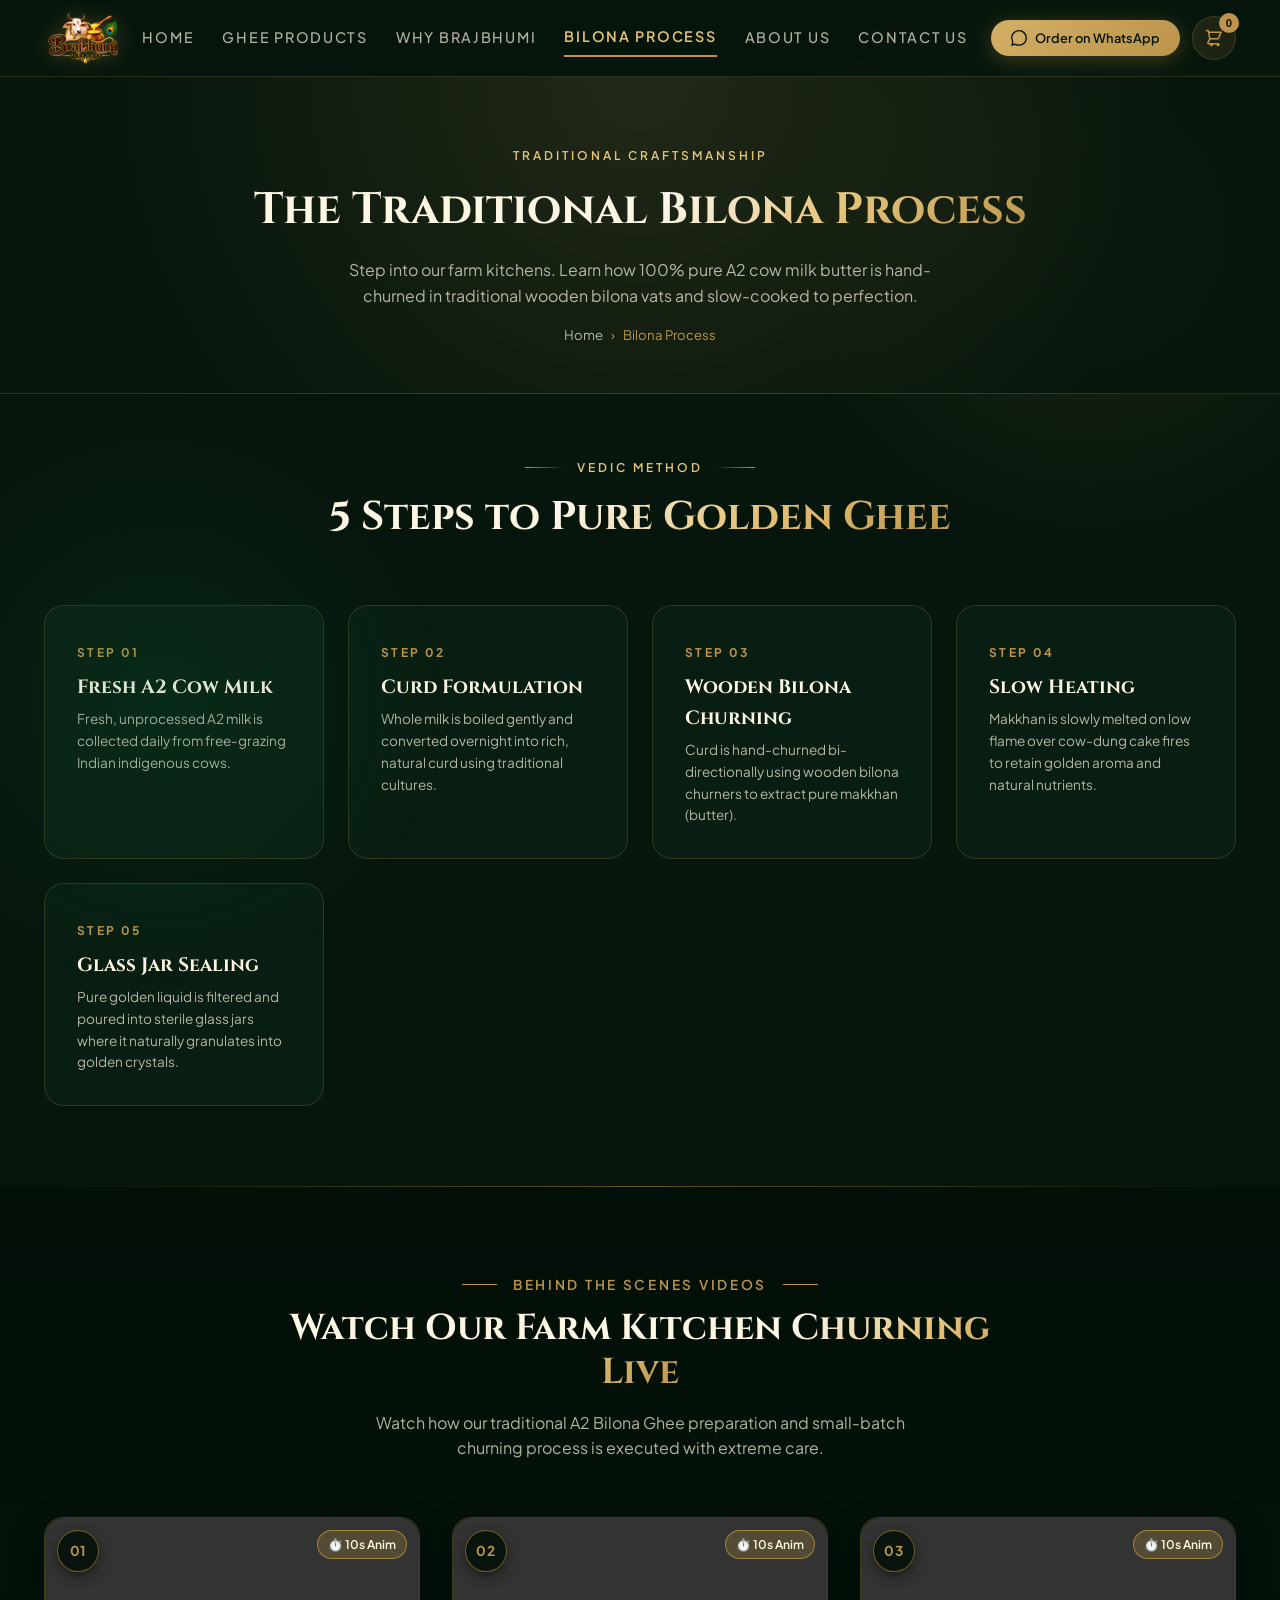
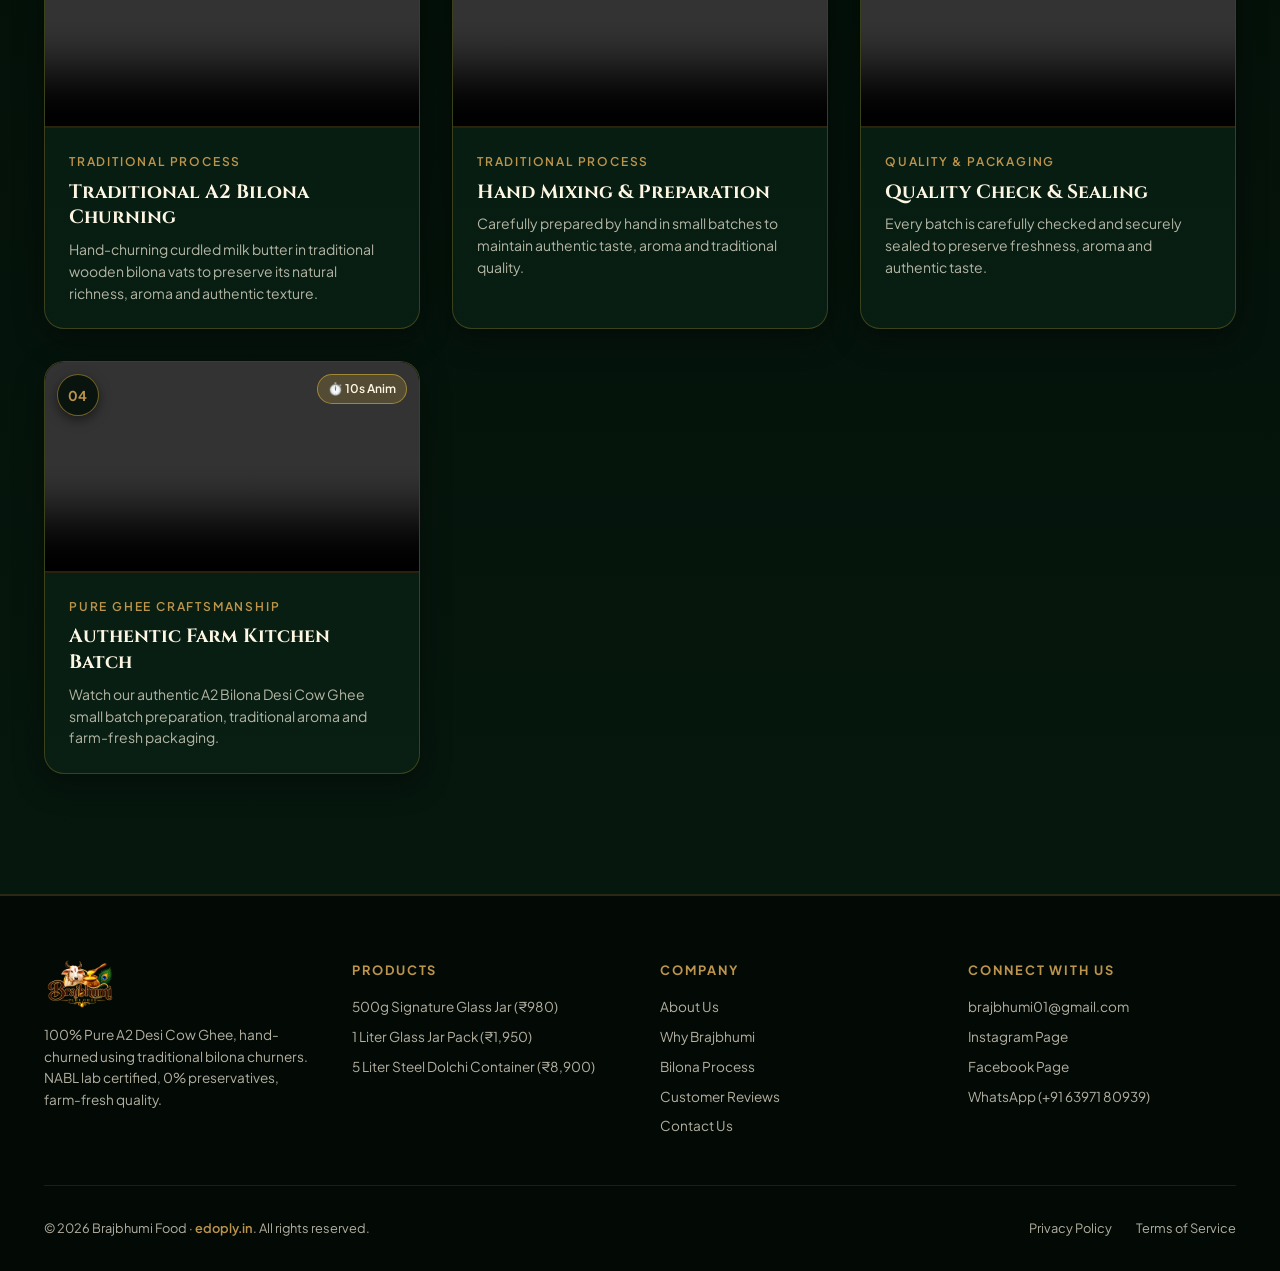
==== commit 6b5a30d1: "Add 3-step animated AI videos showcase section to Homepage and Manufacturing pages" ====
--- a/manufacturing.html
+++ b/manufacturing.html
@@ -184,10 +184,11 @@
         <div class="manufacturing-grid">
           <div class="mfg-video-card">
             <div class="mfg-video-wrapper">
-              <video controls playsinline preload="metadata" class="mfg-video-player">
-                <source src="videos/1.mp4" type="video/mp4">
+              <video autoplay loop muted controls playsinline preload="metadata" class="mfg-video-player">
+                <source src="ai video/1.mp4" type="video/mp4">
               </video>
               <div class="video-number">01</div>
+              <div class="video-badge-10s">⏱️ 10s Anim</div>
             </div>
             <div class="mfg-card-content">
               <span class="mfg-card-label">Traditional Process</span>
@@ -200,10 +201,11 @@
 
           <div class="mfg-video-card">
             <div class="mfg-video-wrapper">
-              <video controls playsinline preload="metadata" class="mfg-video-player">
-                <source src="videos/2.mp4" type="video/mp4">
+              <video autoplay loop muted controls playsinline preload="metadata" class="mfg-video-player">
+                <source src="ai video/2.mp4" type="video/mp4">
               </video>
               <div class="video-number">02</div>
+              <div class="video-badge-10s">⏱️ 10s Anim</div>
             </div>
             <div class="mfg-card-content">
               <span class="mfg-card-label">Traditional Process</span>
@@ -216,10 +218,11 @@
 
           <div class="mfg-video-card">
             <div class="mfg-video-wrapper">
-              <video controls playsinline preload="metadata" class="mfg-video-player">
-                <source src="videos/3.mp4" type="video/mp4">
+              <video autoplay loop muted controls playsinline preload="metadata" class="mfg-video-player">
+                <source src="ai video/3.mp4" type="video/mp4">
               </video>
               <div class="video-number">03</div>
+              <div class="video-badge-10s">⏱️ 10s Anim</div>
             </div>
             <div class="mfg-card-content">
               <span class="mfg-card-label">Quality & Packaging</span>
@@ -232,10 +235,11 @@
 
           <div class="mfg-video-card">
             <div class="mfg-video-wrapper">
-              <video controls playsinline preload="metadata" class="mfg-video-player">
+              <video autoplay loop muted controls playsinline preload="metadata" class="mfg-video-player">
                 <source src="videos/4.mp4" type="video/mp4">
               </video>
               <div class="video-number">04</div>
+              <div class="video-badge-10s">⏱️ 10s Anim</div>
             </div>
             <div class="mfg-card-content">
               <span class="mfg-card-label">Pure Ghee Craftsmanship</span>
--- a/styles.css
+++ b/styles.css
@@ -3251,14 +3251,105 @@
 }
 
 /* ==========================================================================
-   MULTI-PAGE NAVIGATION & PAGE HERO BANNER STYLES
-   ========================================================================== */
-
-.nav-link.active,
-.mobile-nav-link.active {
+   MULTI-PAGE NAVIGATION & MOBILE MENU DRAWER STYLES
+   ========================================================================== */
+
+.sticky-header {
+  position: sticky;
+  top: 0;
+  left: 0;
+  right: 0;
+  z-index: 100;
+  background: rgba(7, 22, 13, 0.92);
+  backdrop-filter: blur(12px);
+  -webkit-backdrop-filter: blur(12px);
+  border-bottom: 1px solid var(--color-green-border);
+}
+
+.nav-links {
+  display: flex;
+  align-items: center;
+  gap: 1.75rem;
+}
+
+.nav-link {
+  color: var(--color-cream-muted);
+  text-decoration: none;
+  font-size: 0.9rem;
+  font-weight: 500;
+  transition: var(--transition-smooth);
+  padding: 0.4rem 0;
+  position: relative;
+}
+
+.nav-link:hover,
+.nav-link.active {
   color: var(--color-gold-light) !important;
   font-weight: 600;
   border-bottom: 2px solid var(--color-gold);
+}
+
+.mobile-toggle-btn {
+  display: none;
+  background: rgba(188, 148, 76, 0.12);
+  border: 1px solid var(--color-green-border);
+  color: var(--color-gold);
+  width: 44px;
+  height: 44px;
+  border-radius: 50%;
+  align-items: center;
+  justify-content: center;
+  cursor: pointer;
+  transition: var(--transition-smooth);
+}
+
+.mobile-toggle-btn:hover {
+  background: rgba(188, 148, 76, 0.25);
+}
+
+.mobile-menu-drawer {
+  display: none;
+  flex-direction: column;
+  background: rgba(4, 13, 8, 0.98);
+  backdrop-filter: blur(16px);
+  -webkit-backdrop-filter: blur(16px);
+  border-bottom: 1px solid var(--color-green-border);
+  padding: 1rem 1.5rem 1.5rem 1.5rem;
+  gap: 0.5rem;
+  box-shadow: 0 10px 30px rgba(0, 0, 0, 0.5);
+}
+
+.mobile-menu-drawer.active {
+  display: flex !important;
+}
+
+.mobile-nav-link {
+  color: var(--color-cream);
+  text-decoration: none;
+  font-size: 1.05rem;
+  font-weight: 500;
+  padding: 0.75rem 1rem;
+  border-radius: 0.5rem;
+  border: 1px solid transparent;
+  transition: var(--transition-smooth);
+  display: block;
+}
+
+.mobile-nav-link:hover,
+.mobile-nav-link.active {
+  background: rgba(188, 148, 76, 0.15);
+  color: var(--color-gold-light) !important;
+  border-color: var(--color-green-border);
+}
+
+@media (max-width: 900px) {
+  .hidden-mobile {
+    display: none !important;
+  }
+
+  .mobile-toggle-btn {
+    display: flex !important;
+  }
 }
 
 .page-hero-banner {
@@ -3304,4 +3395,250 @@
 
 .breadcrumb-nav a:hover {
   color: var(--color-gold-light);
+}
+
+/* ==========================================================================
+   ANIMATED 3-VIDEO SHOWCASE SECTION (HOMEPAGE & MANUFACTURING)
+   ========================================================================== */
+
+.manufacturing-section {
+  padding: 5rem 0;
+  background: linear-gradient(180deg, rgba(3, 15, 8, 0.95) 0%, rgba(6, 24, 14, 0.98) 100%);
+  position: relative;
+  overflow: hidden;
+}
+
+.manufacturing-section::before {
+  content: '';
+  position: absolute;
+  top: 0;
+  left: 50%;
+  transform: translateX(-50%);
+  width: 100%;
+  max-width: 1200px;
+  height: 1px;
+  background: linear-gradient(90deg, transparent, var(--color-gold), transparent);
+  opacity: 0.5;
+}
+
+.manufacturing-heading {
+  text-align: center;
+  max-width: 720px;
+  margin: 0 auto 3.5rem auto;
+}
+
+.heading-label {
+  display: inline-flex;
+  align-items: center;
+  gap: 1rem;
+  margin-bottom: 0.75rem;
+}
+
+.heading-label .gold-line {
+  width: 35px;
+  height: 1px;
+  background: var(--color-gold);
+  display: inline-block;
+}
+
+.heading-label .eyebrow {
+  font-size: 0.85rem;
+  letter-spacing: 0.2em;
+  text-transform: uppercase;
+  color: var(--color-gold);
+  font-weight: 600;
+}
+
+.manufacturing-heading h2 {
+  font-size: 2.25rem;
+  color: var(--color-cream);
+  margin-bottom: 1rem;
+}
+
+.manufacturing-heading p {
+  color: var(--color-cream-muted);
+  font-size: 1rem;
+  line-height: 1.6;
+}
+
+.manufacturing-grid {
+  display: grid;
+  grid-template-columns: repeat(3, 1fr);
+  gap: 2rem;
+  margin-bottom: 2.5rem;
+}
+
+@media (max-width: 992px) {
+  .manufacturing-grid {
+    grid-template-columns: repeat(2, 1fr);
+  }
+}
+
+@media (max-width: 640px) {
+  .manufacturing-grid {
+    grid-template-columns: 1fr;
+    gap: 1.5rem;
+  }
+}
+
+.mfg-video-card {
+  background: rgba(12, 38, 24, 0.6);
+  border: 1px solid rgba(212, 175, 55, 0.25);
+  border-radius: 1.25rem;
+  overflow: hidden;
+  transition: transform 0.4s cubic-bezier(0.165, 0.84, 0.44, 1), box-shadow 0.4s ease, border-color 0.4s ease;
+  display: flex;
+  flex-direction: column;
+  box-shadow: 0 10px 30px rgba(0, 0, 0, 0.4);
+}
+
+.mfg-video-card:hover {
+  transform: translateY(-8px);
+  border-color: rgba(212, 175, 55, 0.6);
+  box-shadow: 0 20px 45px rgba(212, 175, 55, 0.18), 0 10px 20px rgba(0, 0, 0, 0.6);
+}
+
+.mfg-video-wrapper {
+  position: relative;
+  width: 100%;
+  aspect-ratio: 16 / 9;
+  background: #000;
+  overflow: hidden;
+}
+
+.mfg-video-player {
+  width: 100%;
+  height: 100%;
+  object-fit: cover;
+  display: block;
+  border-bottom: 1px solid rgba(212, 175, 55, 0.2);
+}
+
+.video-number {
+  position: absolute;
+  top: 12px;
+  left: 12px;
+  background: rgba(4, 16, 9, 0.85);
+  border: 1px solid rgba(212, 175, 55, 0.5);
+  color: var(--color-gold);
+  font-weight: 700;
+  font-size: 0.85rem;
+  padding: 4px 12px;
+  border-radius: 9999px;
+  backdrop-filter: blur(8px);
+  letter-spacing: 0.05em;
+  z-index: 2;
+  box-shadow: 0 4px 12px rgba(0,0,0,0.5);
+}
+
+.video-badge-10s {
+  position: absolute;
+  top: 12px;
+  right: 12px;
+  background: rgba(212, 175, 55, 0.2);
+  border: 1px solid rgba(212, 175, 55, 0.6);
+  color: var(--color-cream);
+  font-size: 0.75rem;
+  font-weight: 600;
+  padding: 4px 10px;
+  border-radius: 9999px;
+  backdrop-filter: blur(8px);
+  z-index: 2;
+  display: flex;
+  align-items: center;
+  gap: 4px;
+}
+
+.mfg-card-content {
+  padding: 1.5rem;
+  display: flex;
+  flex-direction: column;
+  flex-grow: 1;
+}
+
+.mfg-card-label {
+  font-size: 0.75rem;
+  text-transform: uppercase;
+  letter-spacing: 0.15em;
+  color: var(--color-gold);
+  font-weight: 600;
+  margin-bottom: 0.5rem;
+}
+
+.mfg-card-content h3 {
+  font-size: 1.2rem;
+  color: var(--color-cream);
+  margin-bottom: 0.5rem;
+  line-height: 1.35;
+}
+
+.mfg-card-content p {
+  font-size: 0.875rem;
+  color: var(--color-cream-muted);
+  line-height: 1.55;
+  margin: 0;
+}
+
+.video-voice-badge {
+  position: absolute;
+  bottom: 12px;
+  left: 12px;
+  background: rgba(188, 148, 76, 0.25);
+  border: 1px solid var(--color-gold);
+  color: #fff8e7;
+  font-size: 0.725rem;
+  font-weight: 600;
+  padding: 4px 10px;
+  border-radius: 9999px;
+  backdrop-filter: blur(8px);
+  z-index: 2;
+  display: inline-flex;
+  align-items: center;
+  gap: 6px;
+  box-shadow: 0 4px 12px rgba(0, 0, 0, 0.4);
+}
+
+.video-voice-badge .audio-dot {
+  width: 7px;
+  height: 7px;
+  background-color: #22c55e;
+  border-radius: 50%;
+  display: inline-block;
+  animation: audioPulse 1.5s infinite ease-in-out;
+}
+
+@keyframes audioPulse {
+  0%, 100% {
+    opacity: 1;
+    transform: scale(1);
+  }
+  50% {
+    opacity: 0.4;
+    transform: scale(1.3);
+  }
+}
+
+.unmute-overlay-btn {
+  position: absolute;
+  bottom: 12px;
+  right: 12px;
+  background: linear-gradient(135deg, var(--color-gold), #9a7328);
+  color: #07160d;
+  border: none;
+  font-size: 0.75rem;
+  font-weight: 700;
+  padding: 5px 12px;
+  border-radius: 9999px;
+  cursor: pointer;
+  z-index: 3;
+  display: inline-flex;
+  align-items: center;
+  gap: 5px;
+  transition: transform 0.2s ease, box-shadow 0.2s ease;
+  box-shadow: 0 4px 15px rgba(212, 175, 55, 0.4);
+}
+
+.unmute-overlay-btn:hover {
+  transform: scale(1.05);
+  box-shadow: 0 6px 20px rgba(212, 175, 55, 0.6);
 }
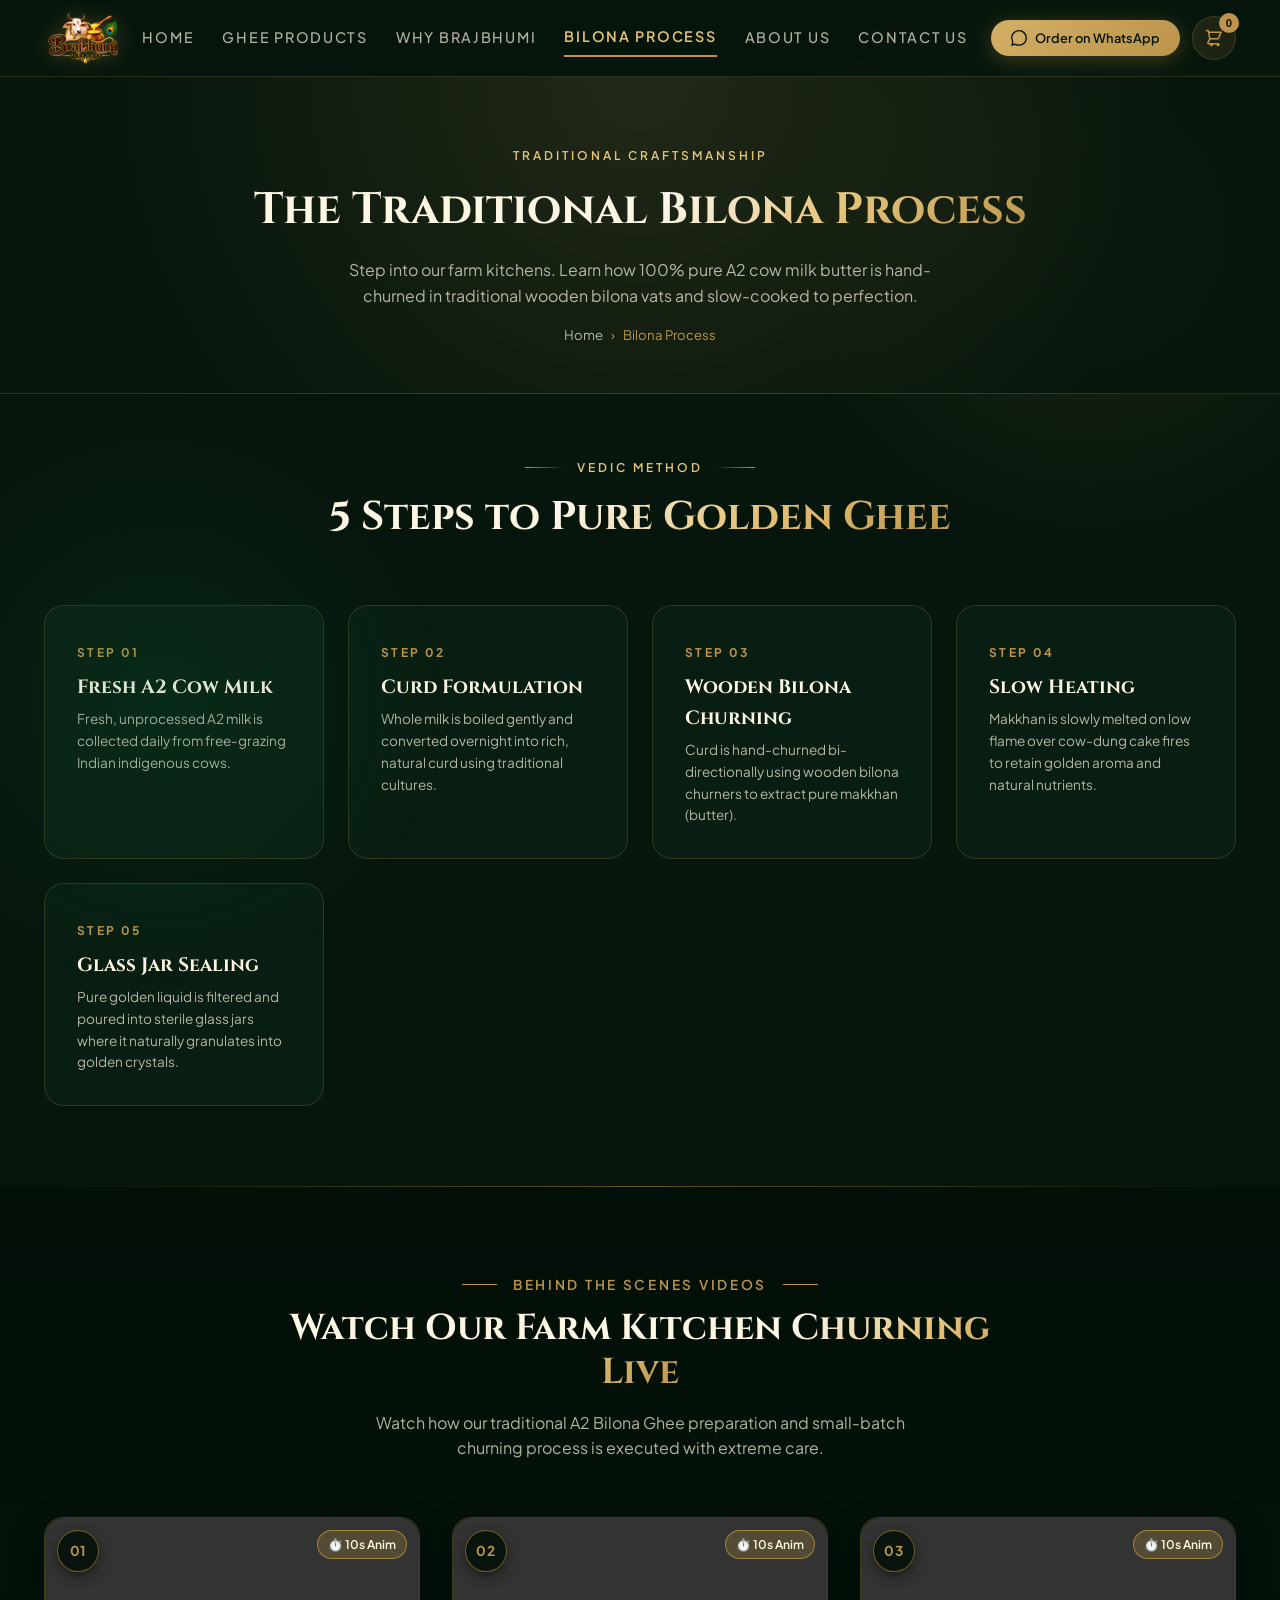
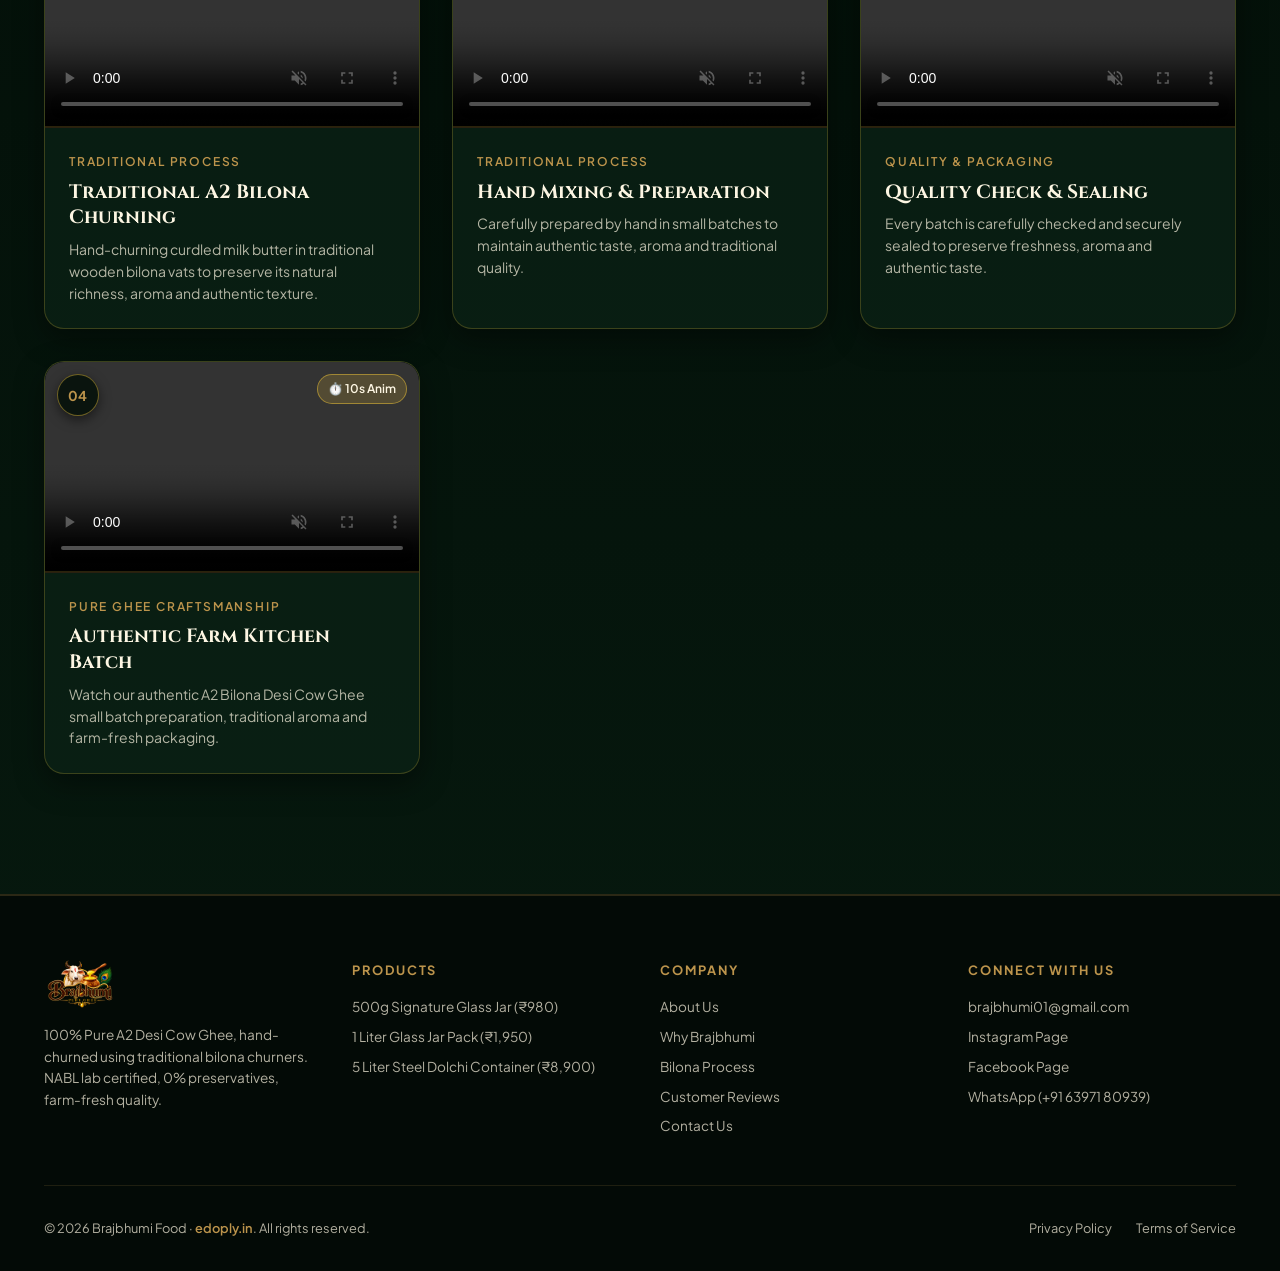
==== commit e7d4203b: "Configure AI videos to play with voiceover sound ON by default upon user play/click" ====
--- a/manufacturing.html
+++ b/manufacturing.html
@@ -184,7 +184,7 @@
         <div class="manufacturing-grid">
           <div class="mfg-video-card">
             <div class="mfg-video-wrapper">
-              <video autoplay loop muted controls playsinline preload="metadata" class="mfg-video-player">
+              <video loop controls playsinline preload="metadata" class="mfg-video-player">
                 <source src="ai video/1.mp4" type="video/mp4">
               </video>
               <div class="video-number">01</div>
@@ -201,7 +201,7 @@
 
           <div class="mfg-video-card">
             <div class="mfg-video-wrapper">
-              <video autoplay loop muted controls playsinline preload="metadata" class="mfg-video-player">
+              <video loop controls playsinline preload="metadata" class="mfg-video-player">
                 <source src="ai video/2.mp4" type="video/mp4">
               </video>
               <div class="video-number">02</div>
@@ -218,7 +218,7 @@
 
           <div class="mfg-video-card">
             <div class="mfg-video-wrapper">
-              <video autoplay loop muted controls playsinline preload="metadata" class="mfg-video-player">
+              <video loop controls playsinline preload="metadata" class="mfg-video-player">
                 <source src="ai video/3.mp4" type="video/mp4">
               </video>
               <div class="video-number">03</div>
@@ -235,7 +235,7 @@
 
           <div class="mfg-video-card">
             <div class="mfg-video-wrapper">
-              <video autoplay loop muted controls playsinline preload="metadata" class="mfg-video-player">
+              <video loop controls playsinline preload="metadata" class="mfg-video-player">
                 <source src="videos/4.mp4" type="video/mp4">
               </video>
               <div class="video-number">04</div>
--- a/styles.css
+++ b/styles.css
@@ -3641,4 +3641,37 @@
 .unmute-overlay-btn:hover {
   transform: scale(1.05);
   box-shadow: 0 6px 20px rgba(212, 175, 55, 0.6);
+}
+
+/* ==========================================================================
+   PROMO BRAND BANNER (IMAGE/6.PNG)
+   ========================================================================== */
+
+.promo-banner-section {
+  padding: 4rem 0;
+  position: relative;
+  overflow: hidden;
+}
+
+.promo-banner-card {
+  position: relative;
+  border-radius: 1.75rem;
+  overflow: hidden;
+  border: 1px solid rgba(212, 175, 55, 0.4);
+  box-shadow: 0 20px 50px rgba(0, 0, 0, 0.6), 0 0 35px rgba(212, 175, 55, 0.15);
+  transition: transform 0.4s cubic-bezier(0.165, 0.84, 0.44, 1), box-shadow 0.4s ease, border-color 0.4s ease;
+  background: #06180d;
+}
+
+.promo-banner-card:hover {
+  transform: translateY(-6px);
+  border-color: rgba(212, 175, 55, 0.7);
+  box-shadow: 0 30px 70px rgba(0, 0, 0, 0.75), 0 0 50px rgba(212, 175, 55, 0.25);
+}
+
+.promo-banner-img {
+  width: 100%;
+  height: auto;
+  display: block;
+  object-fit: cover;
 }
